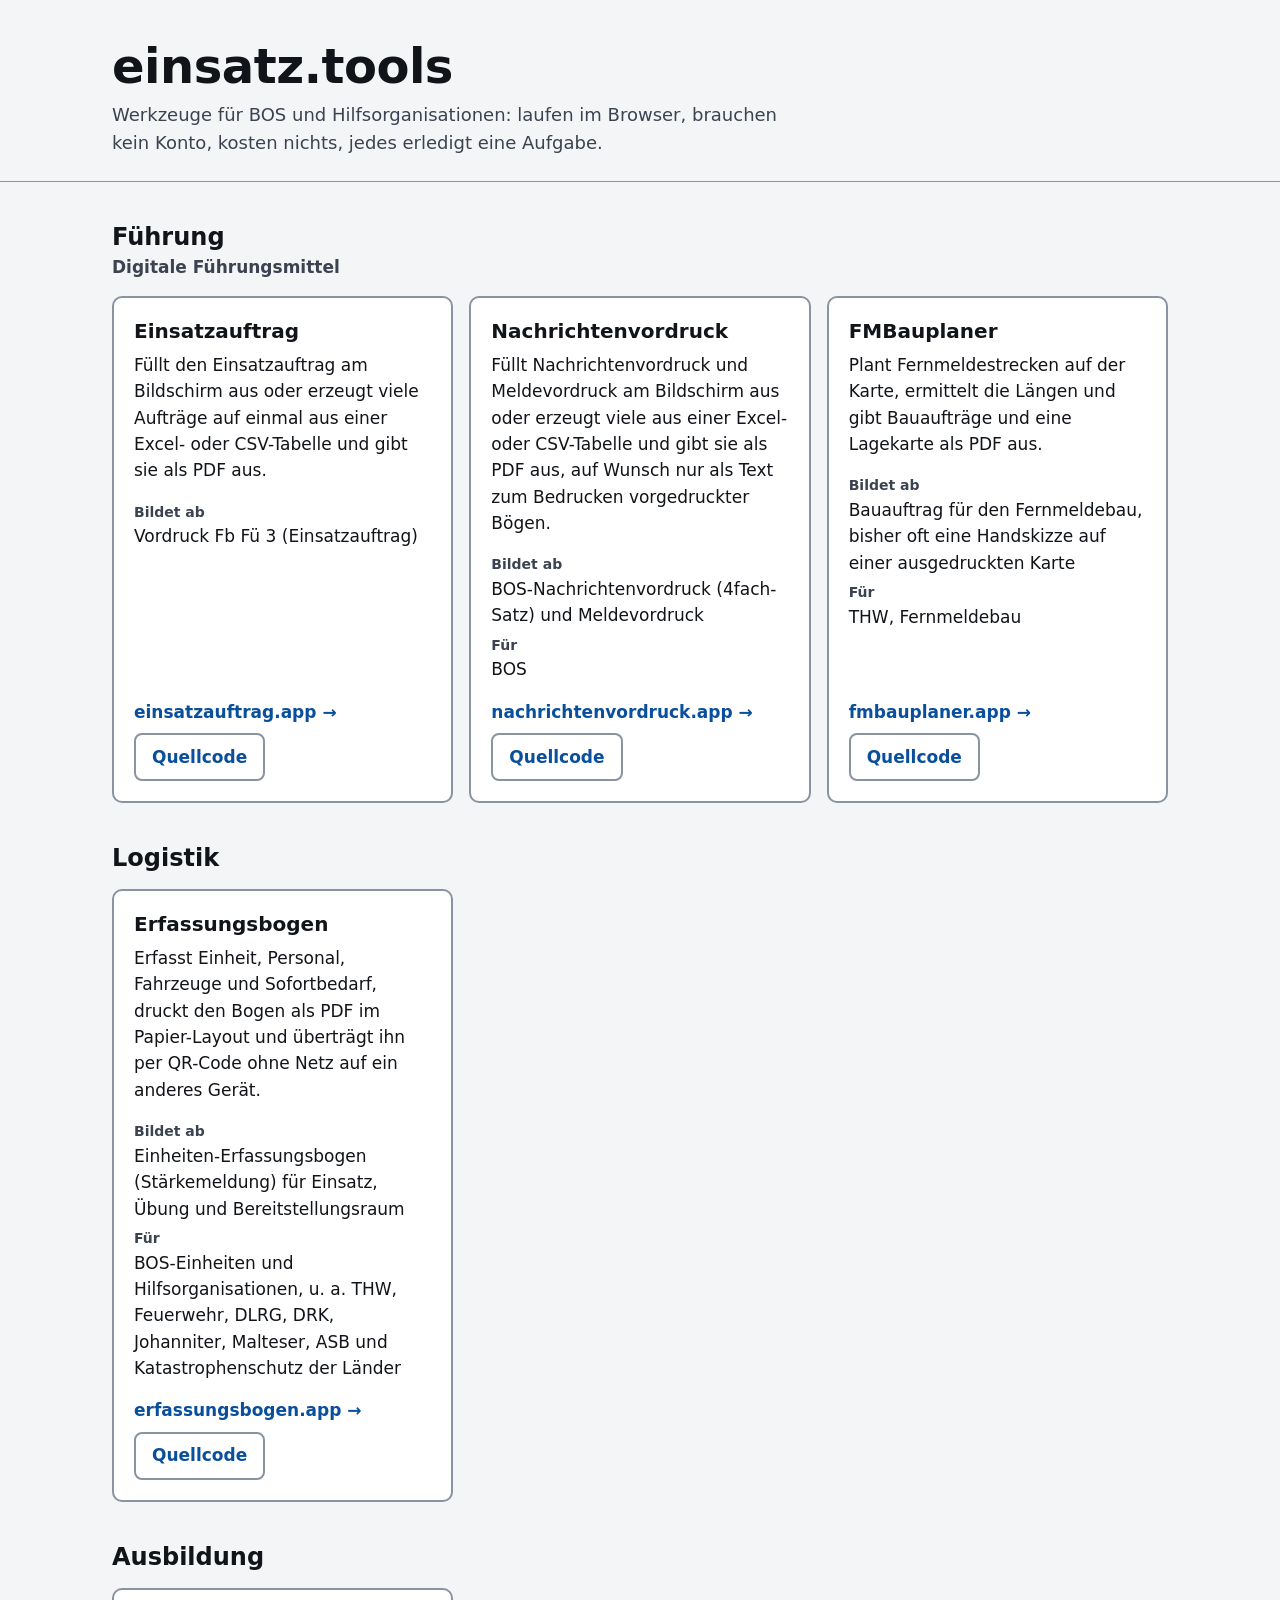
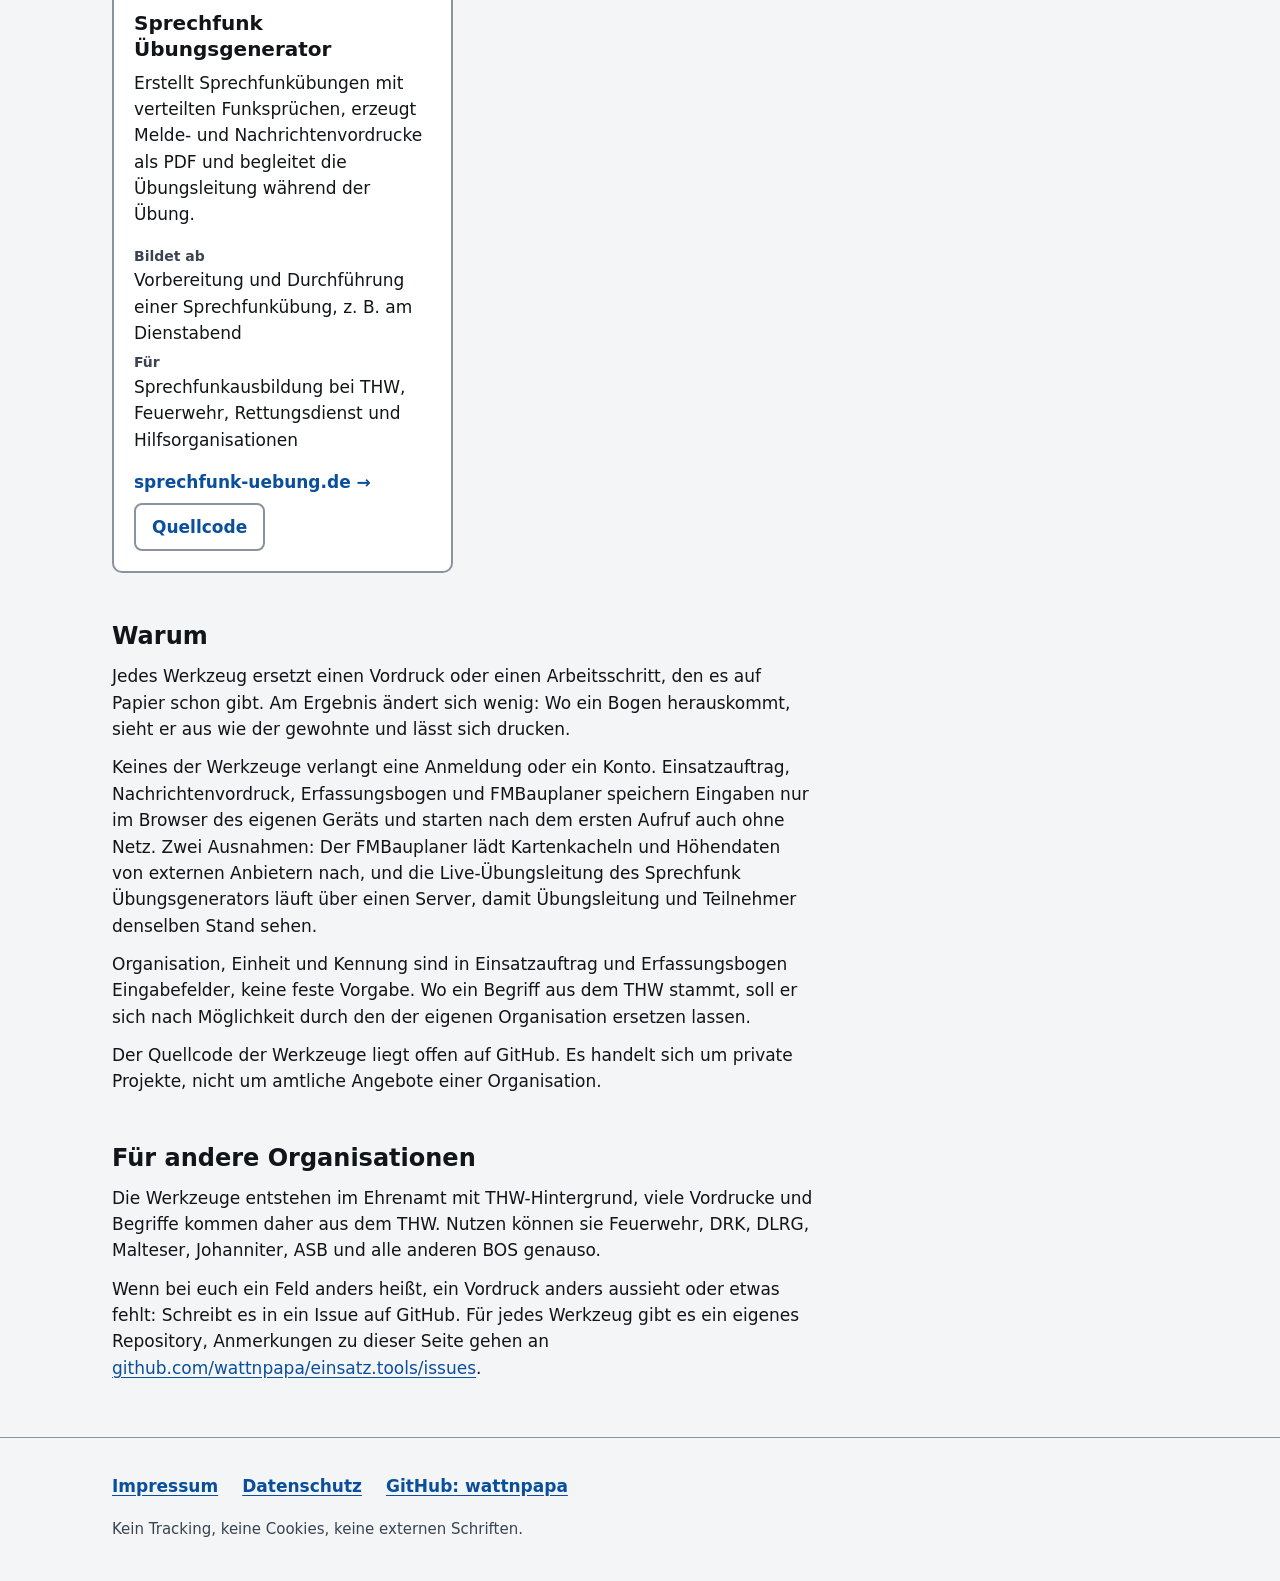
==== index.html @ 314e26e1 "Dachseite einsatz.tools mit Tool-Liste aus tools.json Statische Startseite für die Browser-Werkzeuge" ====
<!doctype html>
<html lang="de">
<head>
<meta charset="utf-8">
<meta name="viewport" content="width=device-width, initial-scale=1">
<title>einsatz.tools – Browser-Werkzeuge für BOS und Hilfsorganisationen</title>
<meta name="description" content="Kostenlose Werkzeuge für BOS und Hilfsorganisationen. Laufen im Browser, brauchen kein Konto, jedes erledigt eine Aufgabe.">
<meta name="color-scheme" content="light dark">
<meta name="theme-color" content="#f4f5f7" media="(prefers-color-scheme: light)">
<meta name="theme-color" content="#111418" media="(prefers-color-scheme: dark)">
<!-- Beim Umzug auf die eigene Domain die absoluten URLs in den nächsten Zeilen anpassen (siehe README). -->
<link rel="canonical" href="https://wattnpapa.github.io/einsatz.tools/">
<meta property="og:type" content="website">
<meta property="og:locale" content="de_DE">
<meta property="og:site_name" content="einsatz.tools">
<meta property="og:title" content="einsatz.tools">
<meta property="og:description" content="Kostenlose Browser-Werkzeuge für BOS und Hilfsorganisationen. Kein Konto, ein Werkzeug pro Aufgabe.">
<meta property="og:url" content="https://wattnpapa.github.io/einsatz.tools/">
<meta property="og:image" content="https://wattnpapa.github.io/einsatz.tools/og.png">
<meta property="og:image:width" content="1200">
<meta property="og:image:height" content="630">
<meta property="og:image:alt" content="Schriftzug einsatz.tools auf dunklem Grund">
<meta name="twitter:card" content="summary_large_image">
<link rel="icon" href="favicon.svg" type="image/svg+xml">
<link rel="apple-touch-icon" href="apple-touch-icon.png">
<link rel="stylesheet" href="style.css">
</head>
<body>
<a class="skip" href="#inhalt">Zum Inhalt springen</a>

<header class="kopf">
  <div class="wrap">
    <h1>einsatz.tools</h1>
    <p class="untertitel">Werkzeuge für BOS und Hilfsorganisationen: laufen im Browser, brauchen kein Konto, kosten nichts, jedes erledigt eine Aufgabe.</p>
  </div>
</header>

<main id="inhalt" class="wrap">
  <h2 class="sr-only">Werkzeuge</h2>
  <div id="tools">
<!-- TOOLS:START – wird von scripts/render_tools.py aus tools.json erzeugt, nicht von Hand bearbeiten -->
<section class="rubrik" aria-labelledby="rubrik-fuehrung">
<hgroup><h2 id="rubrik-fuehrung">Führung</h2><p>Digitale Führungsmittel</p></hgroup>
<ul class="karten">
<li class="karte">
<article>
<h3><a class="karte-link" href="https://einsatzauftrag.app">Einsatzauftrag</a></h3>
<p class="beschreibung">Füllt den Einsatzauftrag am Bildschirm aus oder erzeugt viele Aufträge auf einmal aus einer Excel- oder CSV-Tabelle und gibt sie als PDF aus.</p>
<dl>
<div><dt>Bildet ab</dt><dd>Vordruck Fb Fü 3 (Einsatzauftrag)</dd></div>
</dl>
<p class="karte-fuss">
<span class="adresse" aria-hidden="true">einsatzauftrag.app →</span>
<a class="repo" href="https://github.com/wattnpapa/einsatzauftrag">Quellcode<span class="sr-only"> von Einsatzauftrag</span></a>
</p>
</article>
</li>
<li class="karte">
<article>
<h3><a class="karte-link" href="https://nachrichtenvordruck.app">Nachrichtenvordruck</a></h3>
<p class="beschreibung">Füllt Nachrichtenvordruck und Meldevordruck am Bildschirm aus oder erzeugt viele aus einer Excel- oder CSV-Tabelle und gibt sie als PDF aus, auf Wunsch nur als Text zum Bedrucken vorgedruckter Bögen.</p>
<dl>
<div><dt>Bildet ab</dt><dd>BOS-Nachrichtenvordruck (4fach-Satz) und Meldevordruck</dd></div>
<div><dt>Für</dt><dd>BOS</dd></div>
</dl>
<p class="karte-fuss">
<span class="adresse" aria-hidden="true">nachrichtenvordruck.app →</span>
<a class="repo" href="https://github.com/wattnpapa/bos-nachrichtenvordruck">Quellcode<span class="sr-only"> von Nachrichtenvordruck</span></a>
</p>
</article>
</li>
<li class="karte">
<article>
<h3><a class="karte-link" href="https://fmbauplaner.app">FMBauplaner</a></h3>
<p class="beschreibung">Plant Fernmeldestrecken auf der Karte, ermittelt die Längen und gibt Bauaufträge und eine Lagekarte als PDF aus.</p>
<dl>
<div><dt>Bildet ab</dt><dd>Bauauftrag für den Fernmeldebau, bisher oft eine Handskizze auf einer ausgedruckten Karte</dd></div>
<div><dt>Für</dt><dd>THW, Fernmeldebau</dd></div>
</dl>
<p class="karte-fuss">
<span class="adresse" aria-hidden="true">fmbauplaner.app →</span>
<a class="repo" href="https://github.com/wattnpapa/fernmeldebauplaner">Quellcode<span class="sr-only"> von FMBauplaner</span></a>
</p>
</article>
</li>
</ul>
</section>
<section class="rubrik" aria-labelledby="rubrik-logistik">
<h2 id="rubrik-logistik">Logistik</h2>
<ul class="karten">
<li class="karte">
<article>
<h3><a class="karte-link" href="https://erfassungsbogen.app">Erfassungsbogen</a></h3>
<p class="beschreibung">Erfasst Einheit, Personal, Fahrzeuge und Sofortbedarf, druckt den Bogen als PDF im Papier-Layout und überträgt ihn per QR-Code ohne Netz auf ein anderes Gerät.</p>
<dl>
<div><dt>Bildet ab</dt><dd>Einheiten-Erfassungsbogen (Stärkemeldung) für Einsatz, Übung und Bereitstellungsraum</dd></div>
<div><dt>Für</dt><dd>BOS-Einheiten und Hilfsorganisationen, u. a. THW, Feuerwehr, DLRG, DRK, Johanniter, Malteser, ASB und Katastrophenschutz der Länder</dd></div>
</dl>
<p class="karte-fuss">
<span class="adresse" aria-hidden="true">erfassungsbogen.app →</span>
<a class="repo" href="https://github.com/wattnpapa/erfassungsbogen">Quellcode<span class="sr-only"> von Erfassungsbogen</span></a>
</p>
</article>
</li>
</ul>
</section>
<section class="rubrik" aria-labelledby="rubrik-ausbildung">
<h2 id="rubrik-ausbildung">Ausbildung</h2>
<ul class="karten">
<li class="karte">
<article>
<h3><a class="karte-link" href="https://sprechfunk-uebung.de">Sprechfunk Übungsgenerator</a></h3>
<p class="beschreibung">Erstellt Sprechfunkübungen mit verteilten Funksprüchen, erzeugt Melde- und Nachrichtenvordrucke als PDF und begleitet die Übungsleitung während der Übung.</p>
<dl>
<div><dt>Bildet ab</dt><dd>Vorbereitung und Durchführung einer Sprechfunkübung, z. B. am Dienstabend</dd></div>
<div><dt>Für</dt><dd>Sprechfunkausbildung bei THW, Feuerwehr, Rettungsdienst und Hilfsorganisationen</dd></div>
</dl>
<p class="karte-fuss">
<span class="adresse" aria-hidden="true">sprechfunk-uebung.de →</span>
<a class="repo" href="https://github.com/wattnpapa/sprechfunk-uebung">Quellcode<span class="sr-only"> von Sprechfunk Übungsgenerator</span></a>
</p>
</article>
</li>
</ul>
</section>
<!-- TOOLS:END -->
  </div>

  <section class="text" aria-labelledby="warum">
    <h2 id="warum">Warum</h2>
    <p>Jedes Werkzeug ersetzt einen Vordruck oder einen Arbeitsschritt, den es auf Papier schon gibt. Am Ergebnis ändert sich wenig: Wo ein Bogen herauskommt, sieht er aus wie der gewohnte und lässt sich drucken.</p>
    <p>Keines der Werkzeuge verlangt eine Anmeldung oder ein Konto. Einsatzauftrag, Nachrichtenvordruck, Erfassungsbogen und FMBauplaner speichern Eingaben nur im Browser des eigenen Geräts und starten nach dem ersten Aufruf auch ohne Netz. Zwei Ausnahmen: Der FMBauplaner lädt Kartenkacheln und Höhendaten von externen Anbietern nach, und die Live-Übungsleitung des Sprechfunk Übungsgenerators läuft über einen Server, damit Übungsleitung und Teilnehmer denselben Stand sehen.<!-- TODO: Offline-Fähigkeit des Sprechfunk Übungsgenerators prüfen und ggf. ergänzen --></p>
    <p>Organisation, Einheit und Kennung sind in Einsatzauftrag und Erfassungsbogen Eingabefelder, keine feste Vorgabe. Wo ein Begriff aus dem THW stammt, soll er sich nach Möglichkeit durch den der eigenen Organisation ersetzen lassen.<!-- TODO: für Nachrichtenvordruck, FMBauplaner und Sprechfunk Übungsgenerator belegen oder Satz einschränken --></p>
    <p>Der Quellcode der Werkzeuge liegt offen auf GitHub. Es handelt sich um private Projekte, nicht um amtliche Angebote einer Organisation.</p>
  </section>

  <section class="text" aria-labelledby="andere">
    <h2 id="andere">Für andere Organisationen</h2>
    <p>Die Werkzeuge entstehen im Ehrenamt mit THW-Hintergrund, viele Vordrucke und Begriffe kommen daher aus dem THW. Nutzen können sie Feuerwehr, DRK, DLRG, Malteser, Johanniter, ASB und alle anderen BOS genauso.</p>
    <p>Wenn bei euch ein Feld anders heißt, ein Vordruck anders aussieht oder etwas fehlt: Schreibt es in ein Issue auf GitHub. Für jedes Werkzeug gibt es ein eigenes Repository, Anmerkungen zu dieser Seite gehen an <a href="https://github.com/wattnpapa/einsatz.tools/issues">github.com/wattnpapa/einsatz.tools/issues</a>.</p>
  </section>
</main>

<footer class="fuss">
  <div class="wrap">
    <nav aria-label="Rechtliches und Kontakt">
      <ul>
        <li><a href="impressum.html">Impressum</a></li>
        <li><a href="datenschutz.html">Datenschutz</a></li>
        <li><a href="https://github.com/wattnpapa">GitHub: wattnpapa</a></li>
      </ul>
    </nav>
    <p>Kein Tracking, keine Cookies, keine externen Schriften.</p>
  </div>
</footer>

<script src="tools.js" defer></script>
</body>
</html>
---- style.css ----
:root {
  --bg: #f4f5f7;
  --flaeche: #ffffff;
  --text: #111418;
  --leise: #3b4350;
  --rand: #8a93a0;
  --akzent: #0a4f9c;
  --akzent-text: #ffffff;
  --fokus: #c2410c;
  --status-bg: #fff2c2;
  --status-text: #5a4300;
  --radius: 10px;
  color-scheme: light dark;
}

@media (prefers-color-scheme: dark) {
  :root {
    --bg: #111418;
    --flaeche: #1b2027;
    --text: #f2f4f7;
    --leise: #c3cad4;
    --rand: #66707e;
    --akzent: #8cc2ff;
    --akzent-text: #0b1420;
    --fokus: #ffb36b;
    --status-bg: #4a3a00;
    --status-text: #ffe9a3;
  }
}

*, *::before, *::after { box-sizing: border-box; }

html {
  -webkit-text-size-adjust: 100%;
  text-size-adjust: 100%;
}

body {
  margin: 0;
  background: var(--bg);
  color: var(--text);
  font-family: system-ui, -apple-system, "Segoe UI", Roboto, "Helvetica Neue", Arial, "Noto Sans", sans-serif;
  font-size: 1.0625rem;
  line-height: 1.55;
}

.wrap {
  max-width: 68rem;
  margin: 0 auto;
  padding: 0 16px;
}

a { color: var(--akzent); text-underline-offset: 0.15em; }

:focus-visible {
  outline: 3px solid var(--fokus);
  outline-offset: 3px;
  border-radius: 4px;
}

.sr-only {
  position: absolute;
  width: 1px; height: 1px;
  margin: -1px; padding: 0;
  overflow: hidden;
  clip: rect(0 0 0 0);
  white-space: nowrap;
  border: 0;
}

.skip {
  position: absolute;
  left: 16px; top: -100px;
  padding: 12px 16px;
  background: var(--akzent);
  color: var(--akzent-text);
  font-weight: 600;
  z-index: 10;
}
.skip:focus { top: 8px; }

/* Kopf */
.kopf {
  padding: 40px 0 24px;
  border-bottom: 1px solid var(--rand);
}
.kopf h1 {
  margin: 0 0 8px;
  font-size: clamp(2rem, 7vw, 3rem);
  line-height: 1.1;
  letter-spacing: -0.01em;
}
.untertitel {
  margin: 0;
  max-width: 42rem;
  color: var(--leise);
  font-size: 1.125rem;
}

/* Rubriken */
.rubrik { margin-top: 40px; }
.rubrik h2, .text h2 {
  margin: 0;
  font-size: 1.5rem;
  line-height: 1.25;
}
.rubrik hgroup p {
  margin: 2px 0 0;
  color: var(--leise);
  font-weight: 600;
}

.karten {
  list-style: none;
  margin: 16px 0 0;
  padding: 0;
  display: grid;
  gap: 16px;
  grid-template-columns: repeat(auto-fill, minmax(min(100%, 20rem), 1fr));
}

.karte article {
  position: relative;
  height: 100%;
  display: flex;
  flex-direction: column;
  padding: 20px;
  background: var(--flaeche);
  border: 2px solid var(--rand);
  border-radius: var(--radius);
}
.karte article:focus-within {
  outline: 3px solid var(--fokus);
  outline-offset: 3px;
}
.karte article:has(.karte-link:active) { border-color: var(--akzent); }

.karte h3 {
  margin: 0 0 8px;
  font-size: 1.25rem;
  line-height: 1.3;
}

.karte-link {
  color: var(--text);
  text-decoration: none;
}
/* Ganze Karte klickbar */
.karte-link::after {
  content: "";
  position: absolute;
  inset: 0;
  border-radius: var(--radius);
}
.karte-link:focus-visible { outline: none; }

.status {
  display: inline-block;
  margin-left: 6px;
  padding: 1px 8px;
  border-radius: 999px;
  background: var(--status-bg);
  color: var(--status-text);
  font-size: 0.8125rem;
  font-weight: 600;
  vertical-align: 0.15em;
  text-transform: lowercase;
}

.beschreibung { margin: 0 0 12px; }

.karte dl { margin: 0 0 16px; }
.karte dl div { margin-top: 6px; }
.karte dt {
  font-size: 0.875rem;
  font-weight: 700;
  color: var(--leise);
}
.karte dd { margin: 0; }

.karte-fuss {
  margin: auto 0 0;
  display: flex;
  flex-wrap: wrap;
  align-items: center;
  justify-content: space-between;
  gap: 8px 16px;
}
.adresse {
  font-weight: 700;
  color: var(--akzent);
  overflow-wrap: anywhere;
}
.repo {
  position: relative;
  z-index: 1;
  display: inline-flex;
  align-items: center;
  min-height: 48px;
  padding: 0 16px;
  border: 2px solid var(--rand);
  border-radius: 8px;
  background: var(--flaeche);
  font-weight: 600;
  text-decoration: none;
}

/* Textabschnitte */
.text {
  margin-top: 48px;
  max-width: 44rem;
}
.text p { margin: 12px 0 0; overflow-wrap: anywhere; }

/* Fuß */
.fuss {
  margin-top: 56px;
  padding: 24px 0 40px;
  border-top: 1px solid var(--rand);
  color: var(--leise);
}
.fuss ul {
  list-style: none;
  margin: 0;
  padding: 0;
  display: flex;
  flex-wrap: wrap;
  gap: 4px 24px;
}
.fuss a {
  display: inline-flex;
  align-items: center;
  min-height: 48px;
  font-weight: 600;
}
.fuss p { margin: 8px 0 0; font-size: 0.9375rem; }

/* Unterseiten */
.seite h1 { margin: 32px 0 16px; font-size: 2rem; line-height: 1.2; }
.seite h2 { margin: 32px 0 8px; font-size: 1.25rem; }
.seite p, .seite address { margin: 8px 0 0; max-width: 44rem; font-style: normal; }
.zurueck {
  display: inline-flex;
  align-items: center;
  min-height: 48px;
  margin-top: 16px;
  font-weight: 600;
}
.platzhalter {
  background: var(--status-bg);
  color: var(--status-text);
  padding: 0 4px;
  border-radius: 3px;
}

@media (prefers-reduced-motion: no-preference) {
  html { scroll-behavior: smooth; }
}

@media print {
  .skip, .repo, .fuss nav { display: none; }
  .karte article { border-color: #000; break-inside: avoid; }
  .karte-link::after { content: " (" attr(href) ")"; position: static; font-weight: 400; }
}
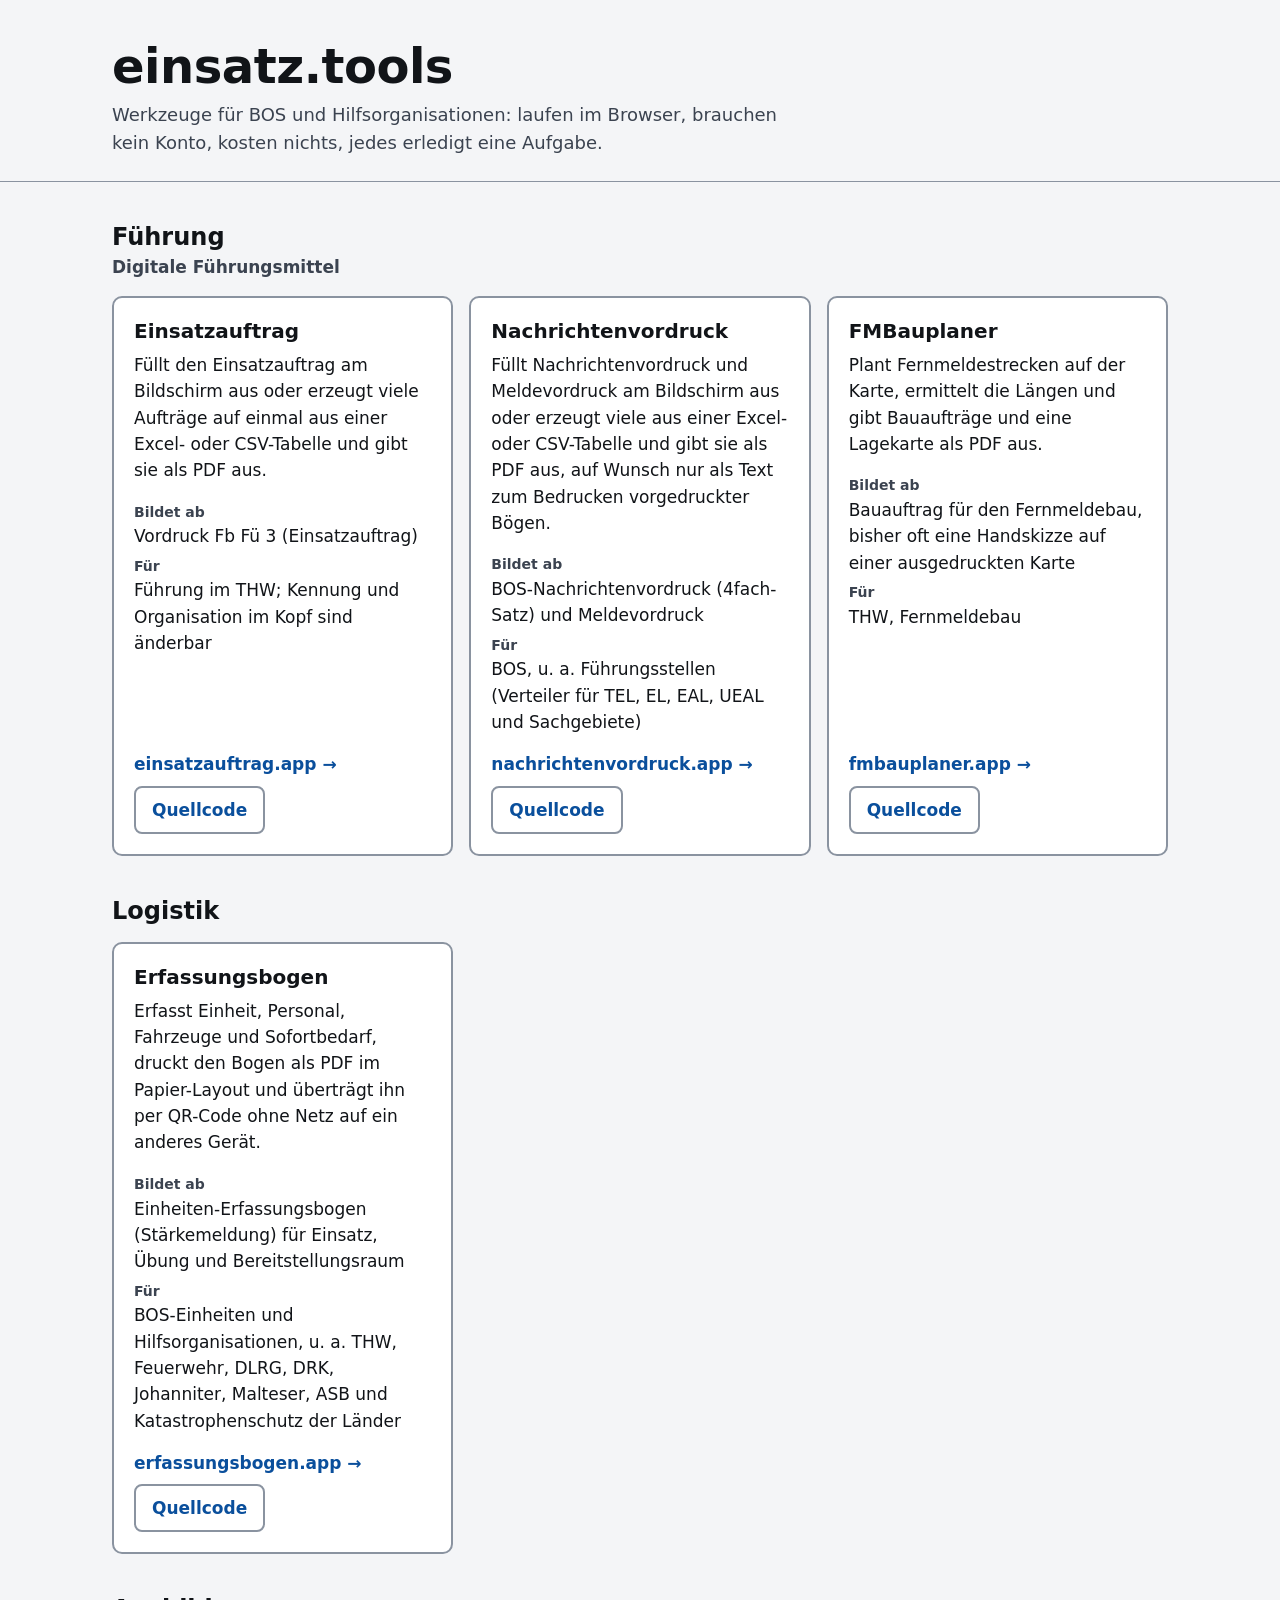
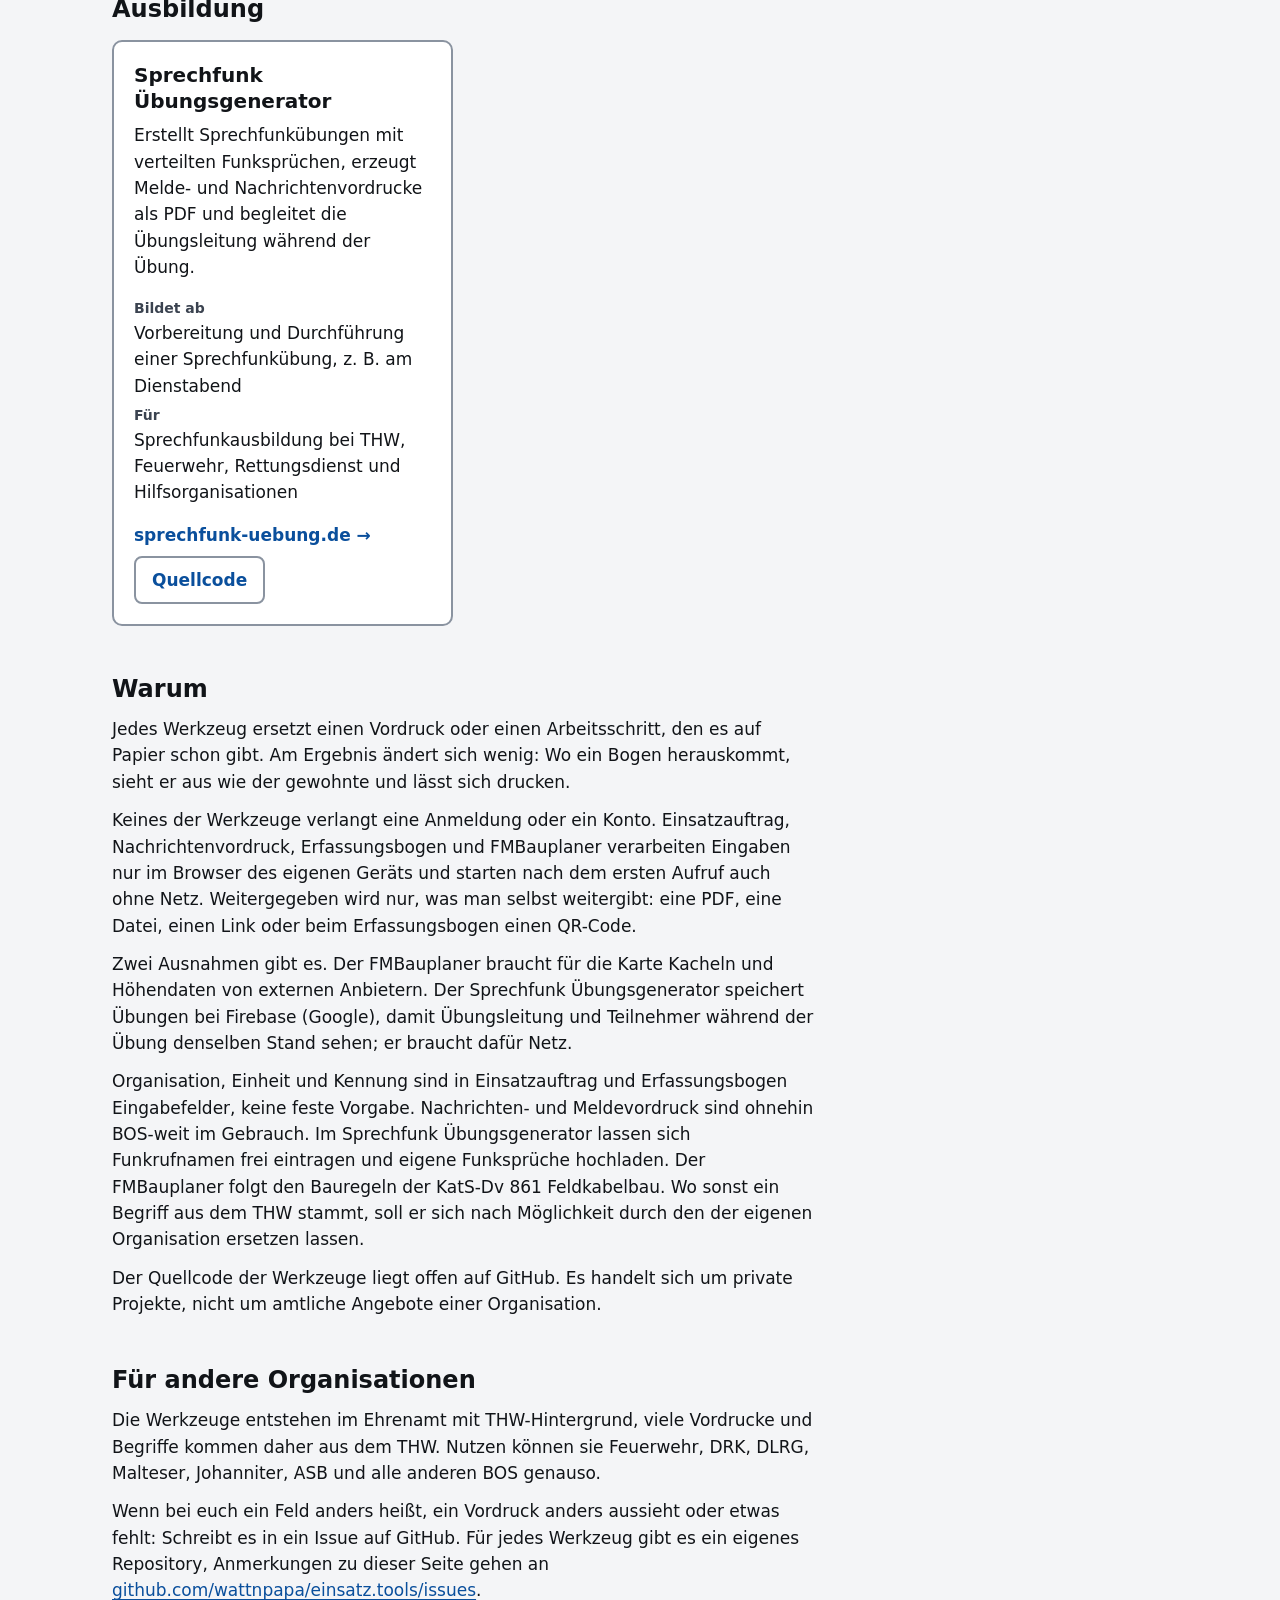
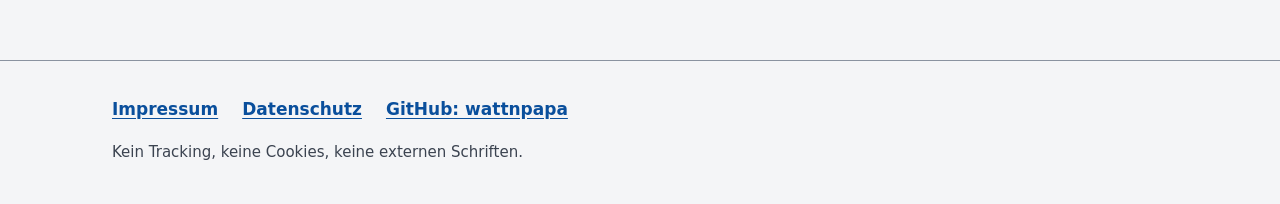
==== commit 5434bf31: "TODOs ausgefüllt: Impressum, Datenschutz, Zielgruppen, Abschnitt Warum Angaben aus den Impressen und" ====
--- a/index.html
+++ b/index.html
@@ -48,6 +48,7 @@
 <p class="beschreibung">Füllt den Einsatzauftrag am Bildschirm aus oder erzeugt viele Aufträge auf einmal aus einer Excel- oder CSV-Tabelle und gibt sie als PDF aus.</p>
 <dl>
 <div><dt>Bildet ab</dt><dd>Vordruck Fb Fü 3 (Einsatzauftrag)</dd></div>
+<div><dt>Für</dt><dd>Führung im THW; Kennung und Organisation im Kopf sind änderbar</dd></div>
 </dl>
 <p class="karte-fuss">
 <span class="adresse" aria-hidden="true">einsatzauftrag.app →</span>
@@ -61,7 +62,7 @@
 <p class="beschreibung">Füllt Nachrichtenvordruck und Meldevordruck am Bildschirm aus oder erzeugt viele aus einer Excel- oder CSV-Tabelle und gibt sie als PDF aus, auf Wunsch nur als Text zum Bedrucken vorgedruckter Bögen.</p>
 <dl>
 <div><dt>Bildet ab</dt><dd>BOS-Nachrichtenvordruck (4fach-Satz) und Meldevordruck</dd></div>
-<div><dt>Für</dt><dd>BOS</dd></div>
+<div><dt>Für</dt><dd>BOS, u. a. Führungsstellen (Verteiler für TEL, EL, EAL, UEAL und Sachgebiete)</dd></div>
 </dl>
 <p class="karte-fuss">
 <span class="adresse" aria-hidden="true">nachrichtenvordruck.app →</span>
@@ -129,8 +130,9 @@
   <section class="text" aria-labelledby="warum">
     <h2 id="warum">Warum</h2>
     <p>Jedes Werkzeug ersetzt einen Vordruck oder einen Arbeitsschritt, den es auf Papier schon gibt. Am Ergebnis ändert sich wenig: Wo ein Bogen herauskommt, sieht er aus wie der gewohnte und lässt sich drucken.</p>
-    <p>Keines der Werkzeuge verlangt eine Anmeldung oder ein Konto. Einsatzauftrag, Nachrichtenvordruck, Erfassungsbogen und FMBauplaner speichern Eingaben nur im Browser des eigenen Geräts und starten nach dem ersten Aufruf auch ohne Netz. Zwei Ausnahmen: Der FMBauplaner lädt Kartenkacheln und Höhendaten von externen Anbietern nach, und die Live-Übungsleitung des Sprechfunk Übungsgenerators läuft über einen Server, damit Übungsleitung und Teilnehmer denselben Stand sehen.<!-- TODO: Offline-Fähigkeit des Sprechfunk Übungsgenerators prüfen und ggf. ergänzen --></p>
-    <p>Organisation, Einheit und Kennung sind in Einsatzauftrag und Erfassungsbogen Eingabefelder, keine feste Vorgabe. Wo ein Begriff aus dem THW stammt, soll er sich nach Möglichkeit durch den der eigenen Organisation ersetzen lassen.<!-- TODO: für Nachrichtenvordruck, FMBauplaner und Sprechfunk Übungsgenerator belegen oder Satz einschränken --></p>
+    <p>Keines der Werkzeuge verlangt eine Anmeldung oder ein Konto. Einsatzauftrag, Nachrichtenvordruck, Erfassungsbogen und FMBauplaner verarbeiten Eingaben nur im Browser des eigenen Geräts und starten nach dem ersten Aufruf auch ohne Netz. Weitergegeben wird nur, was man selbst weitergibt: eine PDF, eine Datei, einen Link oder beim Erfassungsbogen einen QR-Code.</p>
+    <p>Zwei Ausnahmen gibt es. Der FMBauplaner braucht für die Karte Kacheln und Höhendaten von externen Anbietern. Der Sprechfunk Übungsgenerator speichert Übungen bei Firebase (Google), damit Übungsleitung und Teilnehmer während der Übung denselben Stand sehen; er braucht dafür Netz.</p>
+    <p>Organisation, Einheit und Kennung sind in Einsatzauftrag und Erfassungsbogen Eingabefelder, keine feste Vorgabe. Nachrichten- und Meldevordruck sind ohnehin BOS-weit im Gebrauch. Im Sprechfunk Übungsgenerator lassen sich Funkrufnamen frei eintragen und eigene Funksprüche hochladen. Der FMBauplaner folgt den Bauregeln der KatS-Dv 861 Feldkabelbau. Wo sonst ein Begriff aus dem THW stammt, soll er sich nach Möglichkeit durch den der eigenen Organisation ersetzen lassen.</p>
     <p>Der Quellcode der Werkzeuge liegt offen auf GitHub. Es handelt sich um private Projekte, nicht um amtliche Angebote einer Organisation.</p>
   </section>
 
--- a/style.css
+++ b/style.css
@@ -246,12 +246,6 @@
   margin-top: 16px;
   font-weight: 600;
 }
-.platzhalter {
-  background: var(--status-bg);
-  color: var(--status-text);
-  padding: 0 4px;
-  border-radius: 3px;
-}
 
 @media (prefers-reduced-motion: no-preference) {
   html { scroll-behavior: smooth; }
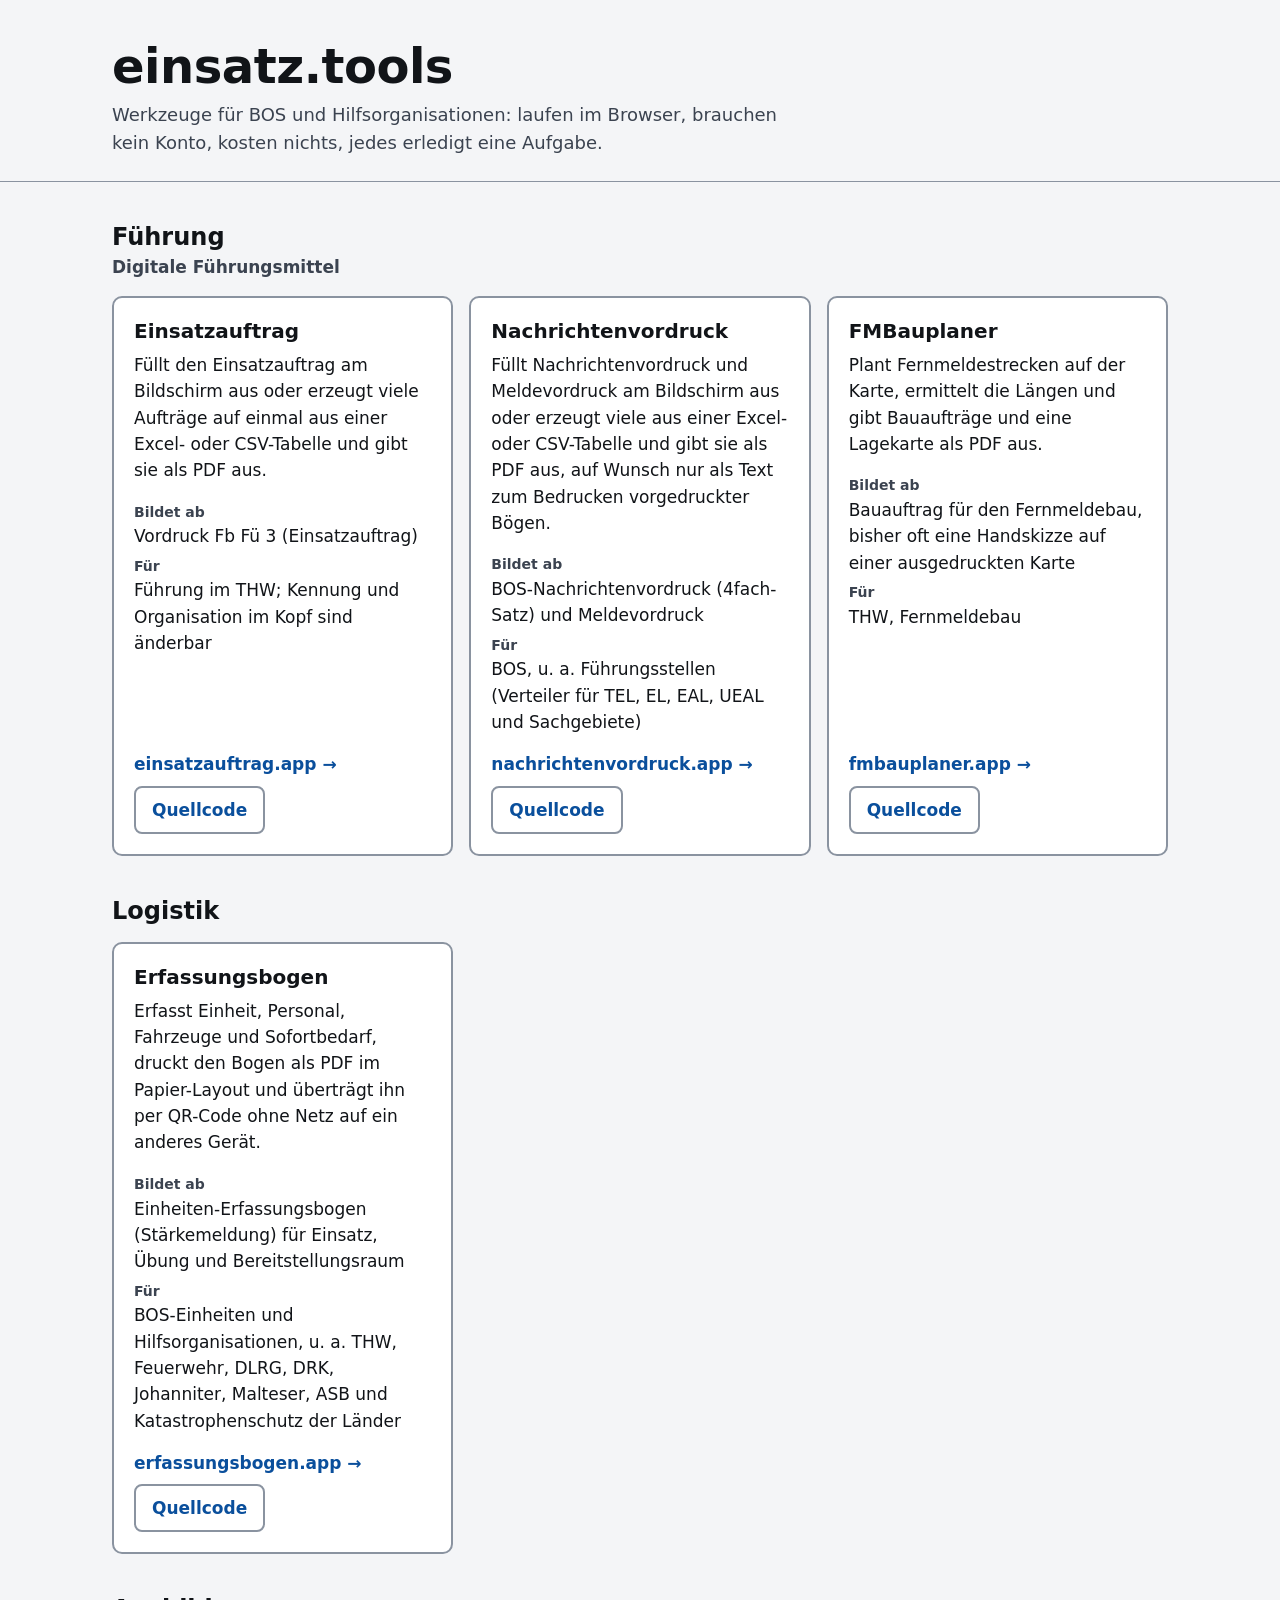
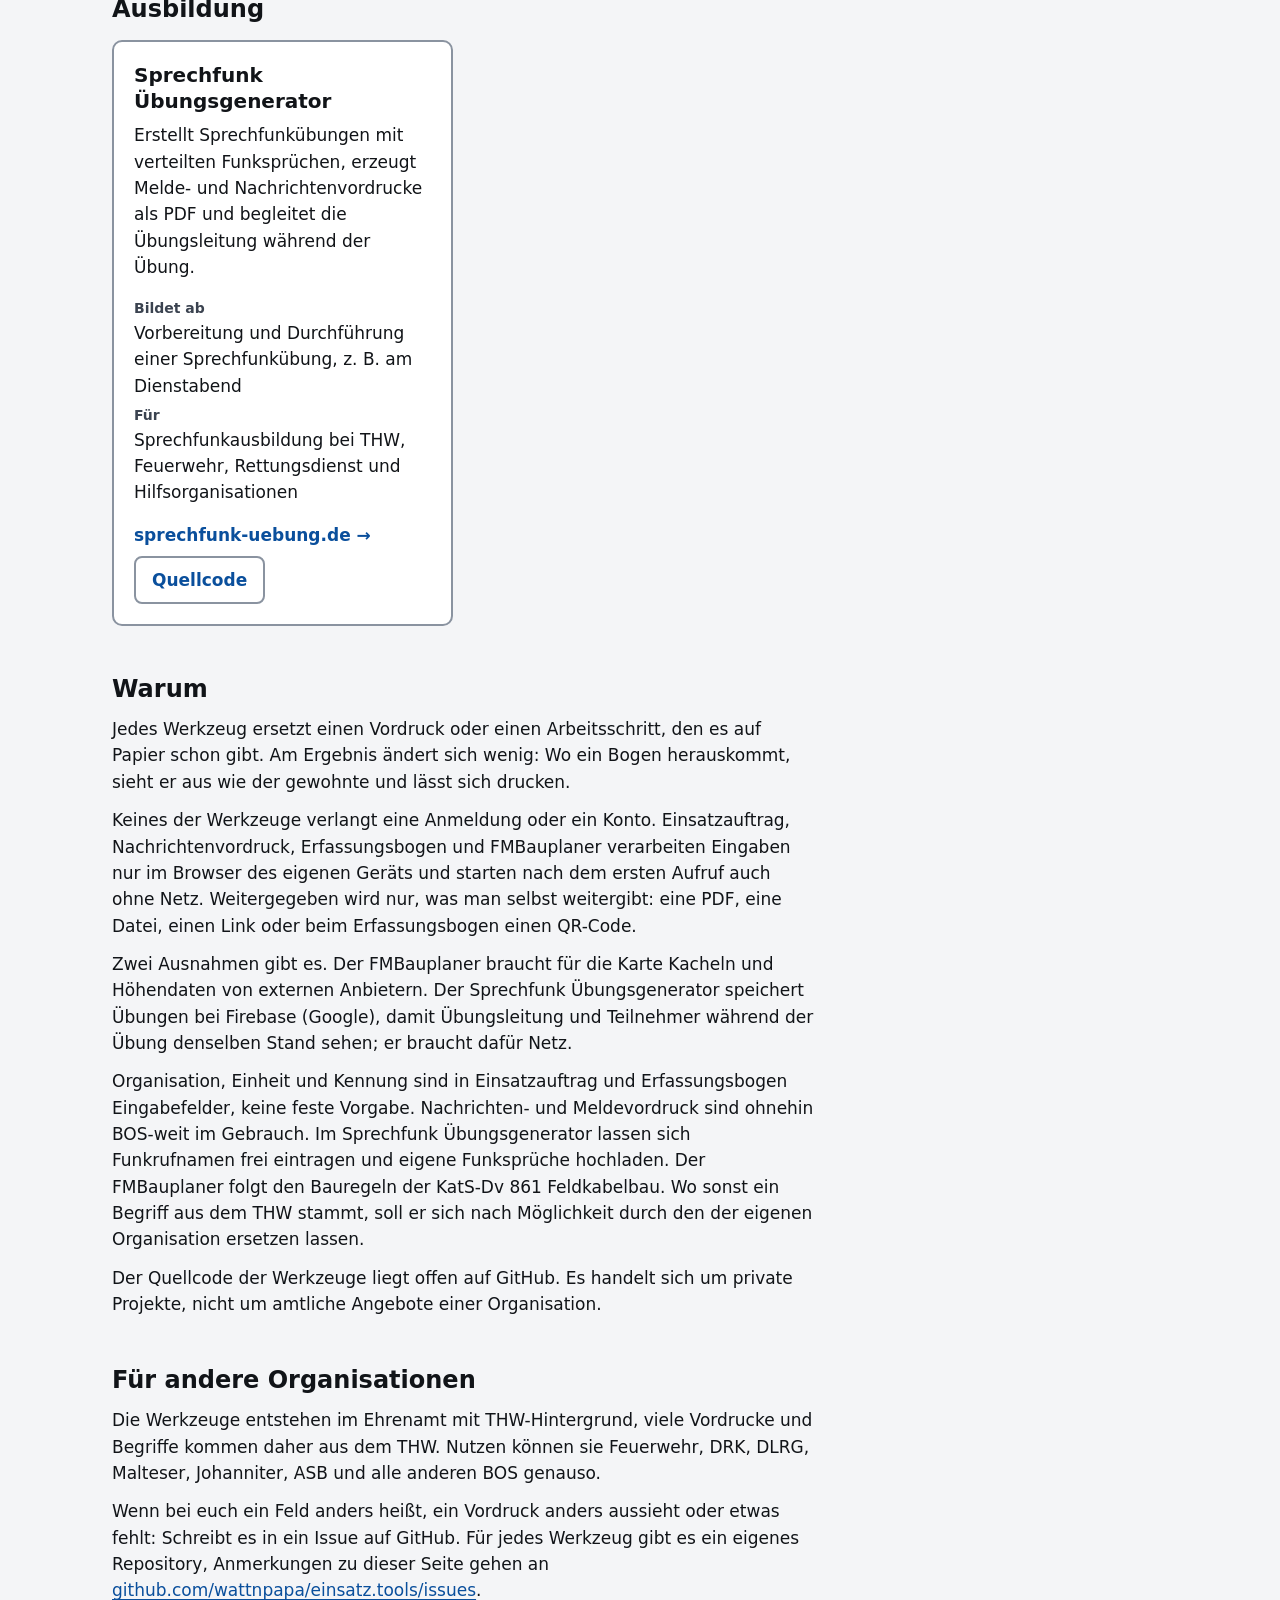
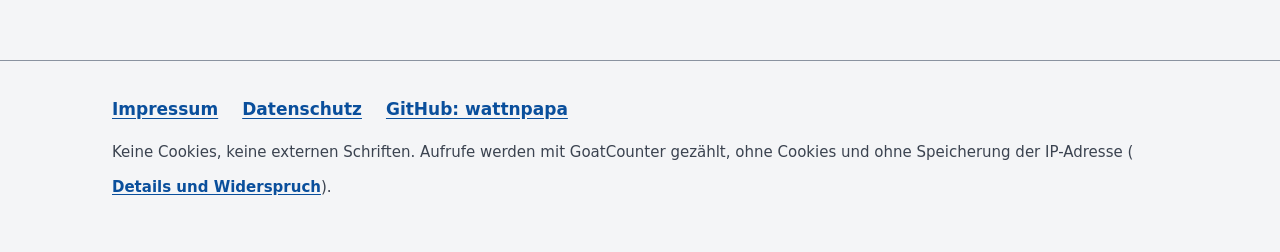
==== commit d5a1a5fb: "Reichweitenmessung mit GoatCounter Zählskript selbst ausgeliefert unter vendor/count.js, Zählung an " ====
--- a/index.html
+++ b/index.html
@@ -152,10 +152,11 @@
         <li><a href="https://github.com/wattnpapa">GitHub: wattnpapa</a></li>
       </ul>
     </nav>
-    <p>Kein Tracking, keine Cookies, keine externen Schriften.</p>
+    <p>Keine Cookies, keine externen Schriften. Aufrufe werden mit GoatCounter gezählt, ohne Cookies und ohne Speicherung der IP-Adresse (<a href="datenschutz.html#zaehlung">Details und Widerspruch</a>).</p>
   </div>
 </footer>
 
 <script src="tools.js" defer></script>
+<script data-goatcounter="https://einsatztools.goatcounter.com/count" async src="vendor/count.js"></script>
 </body>
 </html>
--- a/style.css
+++ b/style.css
@@ -247,6 +247,18 @@
   font-weight: 600;
 }
 
+.knopf {
+  min-height: 48px;
+  padding: 0 20px;
+  border: 2px solid var(--akzent);
+  border-radius: 8px;
+  background: var(--akzent);
+  color: var(--akzent-text);
+  font: inherit;
+  font-weight: 600;
+  cursor: pointer;
+}
+
 @media (prefers-reduced-motion: no-preference) {
   html { scroll-behavior: smooth; }
 }
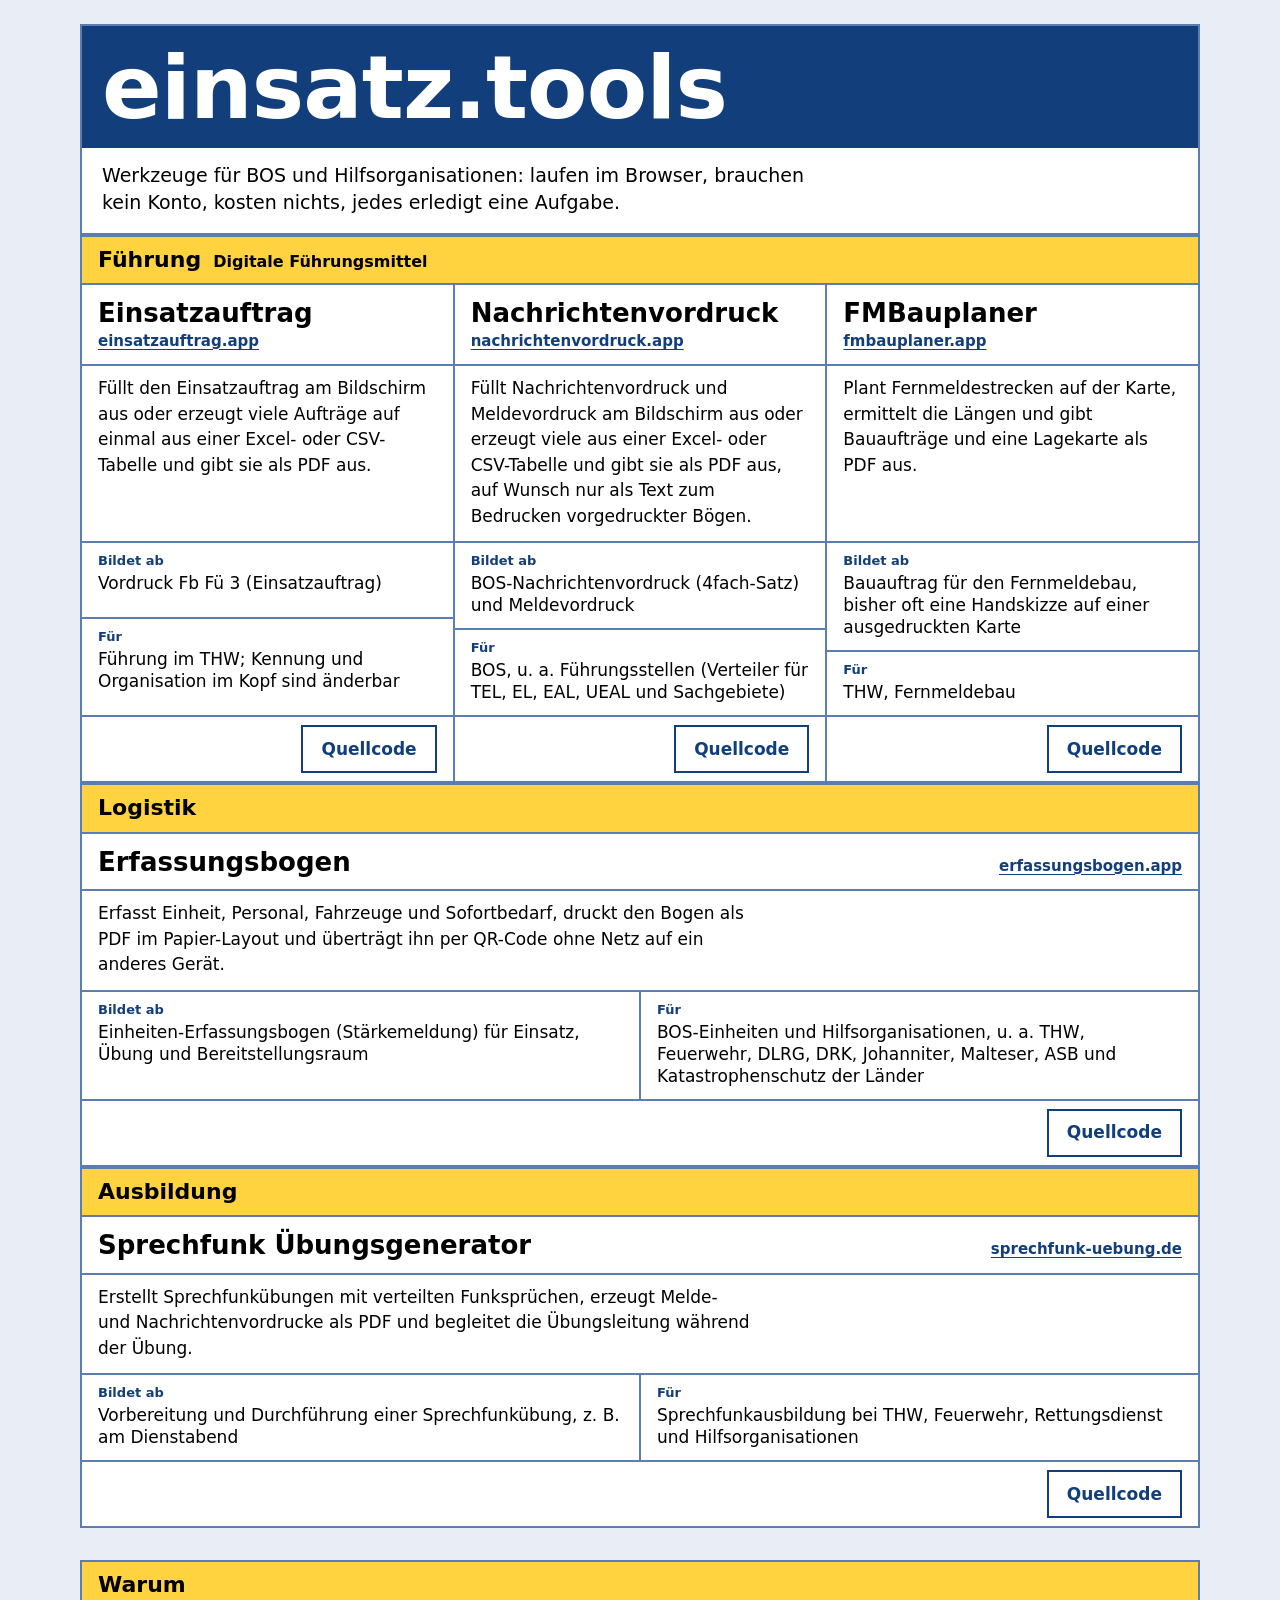
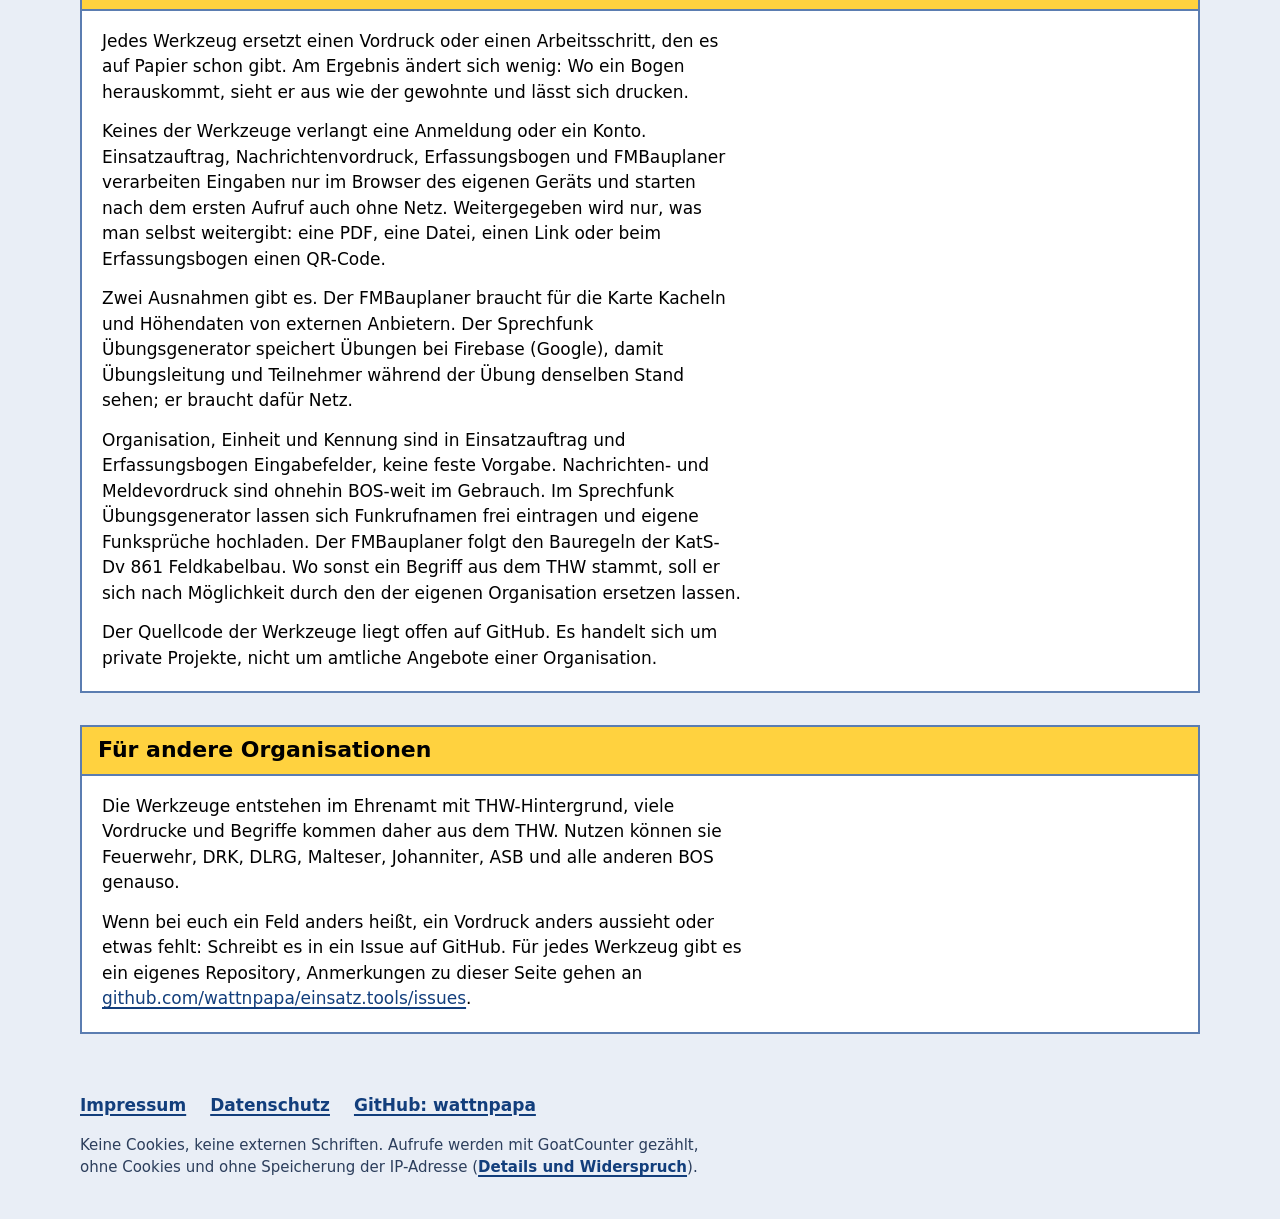
==== commit 10b6934b: "Neues Design: Seite als Vordruck Blauer Kopfbalken und gelbe Abschnittsköpfe nach dem Muster des Fb " ====
--- a/index.html
+++ b/index.html
@@ -28,8 +28,8 @@
 <body>
 <a class="skip" href="#inhalt">Zum Inhalt springen</a>
 
-<header class="kopf">
-  <div class="wrap">
+<header class="wrap">
+  <div class="kopf">
     <h1>einsatz.tools</h1>
     <p class="untertitel">Werkzeuge für BOS und Hilfsorganisationen: laufen im Browser, brauchen kein Konto, kosten nichts, jedes erledigt eine Aufgabe.</p>
   </div>
@@ -39,85 +39,95 @@
   <h2 class="sr-only">Werkzeuge</h2>
   <div id="tools">
 <!-- TOOLS:START – wird von scripts/render_tools.py aus tools.json erzeugt, nicht von Hand bearbeiten -->
-<section class="rubrik" aria-labelledby="rubrik-fuehrung">
-<hgroup><h2 id="rubrik-fuehrung">Führung</h2><p>Digitale Führungsmittel</p></hgroup>
+<section class="abschnitt rubrik" aria-labelledby="rubrik-fuehrung">
+<hgroup class="band"><h2 id="rubrik-fuehrung">Führung</h2><p>Digitale Führungsmittel</p></hgroup>
 <ul class="karten">
 <li class="karte">
 <article>
+<div class="feld kopfzeile">
 <h3><a class="karte-link" href="https://einsatzauftrag.app">Einsatzauftrag</a></h3>
-<p class="beschreibung">Füllt den Einsatzauftrag am Bildschirm aus oder erzeugt viele Aufträge auf einmal aus einer Excel- oder CSV-Tabelle und gibt sie als PDF aus.</p>
+<span class="adresse" aria-hidden="true">einsatzauftrag.app</span>
+</div>
+<p class="feld beschreibung">Füllt den Einsatzauftrag am Bildschirm aus oder erzeugt viele Aufträge auf einmal aus einer Excel- oder CSV-Tabelle und gibt sie als PDF aus.</p>
 <dl>
-<div><dt>Bildet ab</dt><dd>Vordruck Fb Fü 3 (Einsatzauftrag)</dd></div>
-<div><dt>Für</dt><dd>Führung im THW; Kennung und Organisation im Kopf sind änderbar</dd></div>
+<div class="feld"><dt>Bildet ab</dt><dd>Vordruck Fb Fü 3 (Einsatzauftrag)</dd></div>
+<div class="feld"><dt>Für</dt><dd>Führung im THW; Kennung und Organisation im Kopf sind änderbar</dd></div>
 </dl>
-<p class="karte-fuss">
-<span class="adresse" aria-hidden="true">einsatzauftrag.app →</span>
+<p class="feld karte-fuss">
 <a class="repo" href="https://github.com/wattnpapa/einsatzauftrag">Quellcode<span class="sr-only"> von Einsatzauftrag</span></a>
 </p>
 </article>
 </li>
 <li class="karte">
 <article>
+<div class="feld kopfzeile">
 <h3><a class="karte-link" href="https://nachrichtenvordruck.app">Nachrichtenvordruck</a></h3>
-<p class="beschreibung">Füllt Nachrichtenvordruck und Meldevordruck am Bildschirm aus oder erzeugt viele aus einer Excel- oder CSV-Tabelle und gibt sie als PDF aus, auf Wunsch nur als Text zum Bedrucken vorgedruckter Bögen.</p>
+<span class="adresse" aria-hidden="true">nachrichtenvordruck.app</span>
+</div>
+<p class="feld beschreibung">Füllt Nachrichtenvordruck und Meldevordruck am Bildschirm aus oder erzeugt viele aus einer Excel- oder CSV-Tabelle und gibt sie als PDF aus, auf Wunsch nur als Text zum Bedrucken vorgedruckter Bögen.</p>
 <dl>
-<div><dt>Bildet ab</dt><dd>BOS-Nachrichtenvordruck (4fach-Satz) und Meldevordruck</dd></div>
-<div><dt>Für</dt><dd>BOS, u. a. Führungsstellen (Verteiler für TEL, EL, EAL, UEAL und Sachgebiete)</dd></div>
+<div class="feld"><dt>Bildet ab</dt><dd>BOS-Nachrichtenvordruck (4fach-Satz) und Meldevordruck</dd></div>
+<div class="feld"><dt>Für</dt><dd>BOS, u. a. Führungsstellen (Verteiler für TEL, EL, EAL, UEAL und Sachgebiete)</dd></div>
 </dl>
-<p class="karte-fuss">
-<span class="adresse" aria-hidden="true">nachrichtenvordruck.app →</span>
+<p class="feld karte-fuss">
 <a class="repo" href="https://github.com/wattnpapa/bos-nachrichtenvordruck">Quellcode<span class="sr-only"> von Nachrichtenvordruck</span></a>
 </p>
 </article>
 </li>
 <li class="karte">
 <article>
+<div class="feld kopfzeile">
 <h3><a class="karte-link" href="https://fmbauplaner.app">FMBauplaner</a></h3>
-<p class="beschreibung">Plant Fernmeldestrecken auf der Karte, ermittelt die Längen und gibt Bauaufträge und eine Lagekarte als PDF aus.</p>
+<span class="adresse" aria-hidden="true">fmbauplaner.app</span>
+</div>
+<p class="feld beschreibung">Plant Fernmeldestrecken auf der Karte, ermittelt die Längen und gibt Bauaufträge und eine Lagekarte als PDF aus.</p>
 <dl>
-<div><dt>Bildet ab</dt><dd>Bauauftrag für den Fernmeldebau, bisher oft eine Handskizze auf einer ausgedruckten Karte</dd></div>
-<div><dt>Für</dt><dd>THW, Fernmeldebau</dd></div>
+<div class="feld"><dt>Bildet ab</dt><dd>Bauauftrag für den Fernmeldebau, bisher oft eine Handskizze auf einer ausgedruckten Karte</dd></div>
+<div class="feld"><dt>Für</dt><dd>THW, Fernmeldebau</dd></div>
 </dl>
-<p class="karte-fuss">
-<span class="adresse" aria-hidden="true">fmbauplaner.app →</span>
+<p class="feld karte-fuss">
 <a class="repo" href="https://github.com/wattnpapa/fernmeldebauplaner">Quellcode<span class="sr-only"> von FMBauplaner</span></a>
 </p>
 </article>
 </li>
 </ul>
 </section>
-<section class="rubrik" aria-labelledby="rubrik-logistik">
-<h2 id="rubrik-logistik">Logistik</h2>
+<section class="abschnitt rubrik" aria-labelledby="rubrik-logistik">
+<h2 class="band" id="rubrik-logistik">Logistik</h2>
 <ul class="karten">
 <li class="karte">
 <article>
+<div class="feld kopfzeile">
 <h3><a class="karte-link" href="https://erfassungsbogen.app">Erfassungsbogen</a></h3>
-<p class="beschreibung">Erfasst Einheit, Personal, Fahrzeuge und Sofortbedarf, druckt den Bogen als PDF im Papier-Layout und überträgt ihn per QR-Code ohne Netz auf ein anderes Gerät.</p>
+<span class="adresse" aria-hidden="true">erfassungsbogen.app</span>
+</div>
+<p class="feld beschreibung">Erfasst Einheit, Personal, Fahrzeuge und Sofortbedarf, druckt den Bogen als PDF im Papier-Layout und überträgt ihn per QR-Code ohne Netz auf ein anderes Gerät.</p>
 <dl>
-<div><dt>Bildet ab</dt><dd>Einheiten-Erfassungsbogen (Stärkemeldung) für Einsatz, Übung und Bereitstellungsraum</dd></div>
-<div><dt>Für</dt><dd>BOS-Einheiten und Hilfsorganisationen, u. a. THW, Feuerwehr, DLRG, DRK, Johanniter, Malteser, ASB und Katastrophenschutz der Länder</dd></div>
+<div class="feld"><dt>Bildet ab</dt><dd>Einheiten-Erfassungsbogen (Stärkemeldung) für Einsatz, Übung und Bereitstellungsraum</dd></div>
+<div class="feld"><dt>Für</dt><dd>BOS-Einheiten und Hilfsorganisationen, u. a. THW, Feuerwehr, DLRG, DRK, Johanniter, Malteser, ASB und Katastrophenschutz der Länder</dd></div>
 </dl>
-<p class="karte-fuss">
-<span class="adresse" aria-hidden="true">erfassungsbogen.app →</span>
+<p class="feld karte-fuss">
 <a class="repo" href="https://github.com/wattnpapa/erfassungsbogen">Quellcode<span class="sr-only"> von Erfassungsbogen</span></a>
 </p>
 </article>
 </li>
 </ul>
 </section>
-<section class="rubrik" aria-labelledby="rubrik-ausbildung">
-<h2 id="rubrik-ausbildung">Ausbildung</h2>
+<section class="abschnitt rubrik" aria-labelledby="rubrik-ausbildung">
+<h2 class="band" id="rubrik-ausbildung">Ausbildung</h2>
 <ul class="karten">
 <li class="karte">
 <article>
+<div class="feld kopfzeile">
 <h3><a class="karte-link" href="https://sprechfunk-uebung.de">Sprechfunk Übungsgenerator</a></h3>
-<p class="beschreibung">Erstellt Sprechfunkübungen mit verteilten Funksprüchen, erzeugt Melde- und Nachrichtenvordrucke als PDF und begleitet die Übungsleitung während der Übung.</p>
+<span class="adresse" aria-hidden="true">sprechfunk-uebung.de</span>
+</div>
+<p class="feld beschreibung">Erstellt Sprechfunkübungen mit verteilten Funksprüchen, erzeugt Melde- und Nachrichtenvordrucke als PDF und begleitet die Übungsleitung während der Übung.</p>
 <dl>
-<div><dt>Bildet ab</dt><dd>Vorbereitung und Durchführung einer Sprechfunkübung, z. B. am Dienstabend</dd></div>
-<div><dt>Für</dt><dd>Sprechfunkausbildung bei THW, Feuerwehr, Rettungsdienst und Hilfsorganisationen</dd></div>
+<div class="feld"><dt>Bildet ab</dt><dd>Vorbereitung und Durchführung einer Sprechfunkübung, z. B. am Dienstabend</dd></div>
+<div class="feld"><dt>Für</dt><dd>Sprechfunkausbildung bei THW, Feuerwehr, Rettungsdienst und Hilfsorganisationen</dd></div>
 </dl>
-<p class="karte-fuss">
-<span class="adresse" aria-hidden="true">sprechfunk-uebung.de →</span>
+<p class="feld karte-fuss">
 <a class="repo" href="https://github.com/wattnpapa/sprechfunk-uebung">Quellcode<span class="sr-only"> von Sprechfunk Übungsgenerator</span></a>
 </p>
 </article>
@@ -127,19 +137,23 @@
 <!-- TOOLS:END -->
   </div>
 
-  <section class="text" aria-labelledby="warum">
-    <h2 id="warum">Warum</h2>
+  <section class="abschnitt text" aria-labelledby="warum">
+    <h2 class="band" id="warum">Warum</h2>
+    <div class="blatt">
     <p>Jedes Werkzeug ersetzt einen Vordruck oder einen Arbeitsschritt, den es auf Papier schon gibt. Am Ergebnis ändert sich wenig: Wo ein Bogen herauskommt, sieht er aus wie der gewohnte und lässt sich drucken.</p>
     <p>Keines der Werkzeuge verlangt eine Anmeldung oder ein Konto. Einsatzauftrag, Nachrichtenvordruck, Erfassungsbogen und FMBauplaner verarbeiten Eingaben nur im Browser des eigenen Geräts und starten nach dem ersten Aufruf auch ohne Netz. Weitergegeben wird nur, was man selbst weitergibt: eine PDF, eine Datei, einen Link oder beim Erfassungsbogen einen QR-Code.</p>
     <p>Zwei Ausnahmen gibt es. Der FMBauplaner braucht für die Karte Kacheln und Höhendaten von externen Anbietern. Der Sprechfunk Übungsgenerator speichert Übungen bei Firebase (Google), damit Übungsleitung und Teilnehmer während der Übung denselben Stand sehen; er braucht dafür Netz.</p>
     <p>Organisation, Einheit und Kennung sind in Einsatzauftrag und Erfassungsbogen Eingabefelder, keine feste Vorgabe. Nachrichten- und Meldevordruck sind ohnehin BOS-weit im Gebrauch. Im Sprechfunk Übungsgenerator lassen sich Funkrufnamen frei eintragen und eigene Funksprüche hochladen. Der FMBauplaner folgt den Bauregeln der KatS-Dv 861 Feldkabelbau. Wo sonst ein Begriff aus dem THW stammt, soll er sich nach Möglichkeit durch den der eigenen Organisation ersetzen lassen.</p>
     <p>Der Quellcode der Werkzeuge liegt offen auf GitHub. Es handelt sich um private Projekte, nicht um amtliche Angebote einer Organisation.</p>
+    </div>
   </section>
 
-  <section class="text" aria-labelledby="andere">
-    <h2 id="andere">Für andere Organisationen</h2>
+  <section class="abschnitt text" aria-labelledby="andere">
+    <h2 class="band" id="andere">Für andere Organisationen</h2>
+    <div class="blatt">
     <p>Die Werkzeuge entstehen im Ehrenamt mit THW-Hintergrund, viele Vordrucke und Begriffe kommen daher aus dem THW. Nutzen können sie Feuerwehr, DRK, DLRG, Malteser, Johanniter, ASB und alle anderen BOS genauso.</p>
     <p>Wenn bei euch ein Feld anders heißt, ein Vordruck anders aussieht oder etwas fehlt: Schreibt es in ein Issue auf GitHub. Für jedes Werkzeug gibt es ein eigenes Repository, Anmerkungen zu dieser Seite gehen an <a href="https://github.com/wattnpapa/einsatz.tools/issues">github.com/wattnpapa/einsatz.tools/issues</a>.</p>
+    </div>
   </section>
 </main>
 
--- a/style.css
+++ b/style.css
@@ -1,30 +1,42 @@
+/*
+  Gestaltung: die Seite als Vordruck.
+  Vorgedruckt (Linien, Feldbezeichnungen, Kopfbalken) in Formularblau,
+  Eintragungen in Schwarz, Abschnittsköpfe gelb wie beim Fb Fü 3.
+  Felder stoßen aneinander und teilen sich die Linie: Der Container trägt
+  die Linienfarbe als Hintergrund, die Felder liegen mit 2px Abstand darauf.
+*/
 :root {
-  --bg: #f4f5f7;
-  --flaeche: #ffffff;
-  --text: #111418;
-  --leise: #3b4350;
-  --rand: #8a93a0;
-  --akzent: #0a4f9c;
-  --akzent-text: #ffffff;
+  --papier: #ffffff;
+  --grund: #e9eef6;
+  --vordruck: #123e7c;
+  --balken: #123e7c;
+  --linie: #5b7db1;
+  --eintrag: #000000;
+  --leise: #2c3e5c;
+  --gelb: #ffd23f;
+  --auf-gelb: #000000;
+  --auf-blau: #ffffff;
+  --gedrueckt: #dce7f7;
   --fokus: #c2410c;
-  --status-bg: #fff2c2;
-  --status-text: #5a4300;
-  --radius: 10px;
+  --strich: 2px;
+
+  --din: "DIN Alternate", Bahnschrift, "DIN Next", "D-DIN", "Roboto Condensed", "Arial Narrow", sans-serif-condensed, system-ui, sans-serif;
+  --text: system-ui, -apple-system, "Segoe UI", Roboto, "Helvetica Neue", Arial, "Noto Sans", sans-serif;
   color-scheme: light dark;
 }
 
 @media (prefers-color-scheme: dark) {
   :root {
-    --bg: #111418;
-    --flaeche: #1b2027;
-    --text: #f2f4f7;
-    --leise: #c3cad4;
-    --rand: #66707e;
-    --akzent: #8cc2ff;
-    --akzent-text: #0b1420;
+    --papier: #0e1b30;
+    --grund: #071021;
+    --vordruck: #9ec0f2;
+    --balken: #123e7c;
+    --linie: #6f93cc;
+    --eintrag: #ffffff;
+    --leise: #c9d7ee;
+    --gelb: #f2c230;
+    --gedrueckt: #1b3156;
     --fokus: #ffb36b;
-    --status-bg: #4a3a00;
-    --status-text: #ffe9a3;
   }
 }
 
@@ -37,25 +49,24 @@
 
 body {
   margin: 0;
-  background: var(--bg);
-  color: var(--text);
-  font-family: system-ui, -apple-system, "Segoe UI", Roboto, "Helvetica Neue", Arial, "Noto Sans", sans-serif;
+  background: var(--grund);
+  color: var(--eintrag);
+  font-family: var(--text);
   font-size: 1.0625rem;
-  line-height: 1.55;
+  line-height: 1.5;
 }
 
 .wrap {
-  max-width: 68rem;
+  max-width: 72rem;
   margin: 0 auto;
   padding: 0 16px;
 }
 
-a { color: var(--akzent); text-underline-offset: 0.15em; }
+a { color: var(--vordruck); text-underline-offset: 0.18em; text-decoration-thickness: 1.5px; }
 
 :focus-visible {
   outline: 3px solid var(--fokus);
-  outline-offset: 3px;
-  border-radius: 4px;
+  outline-offset: 2px;
 }
 
 .sr-only {
@@ -72,77 +83,131 @@
   position: absolute;
   left: 16px; top: -100px;
   padding: 12px 16px;
-  background: var(--akzent);
-  color: var(--akzent-text);
-  font-weight: 600;
+  background: var(--gelb);
+  color: var(--auf-gelb);
+  font-weight: 700;
   z-index: 10;
 }
 .skip:focus { top: 8px; }
 
-/* Kopf */
+/* ---------- Kopf: blauer Balken wie auf dem Vordruck ---------- */
+
 .kopf {
-  padding: 40px 0 24px;
-  border-bottom: 1px solid var(--rand);
+  margin-top: 24px;
+  border: var(--strich) solid var(--linie);
+  background: var(--papier);
 }
 .kopf h1 {
-  margin: 0 0 8px;
-  font-size: clamp(2rem, 7vw, 3rem);
-  line-height: 1.1;
+  margin: 0;
+  padding: 20px 20px 18px;
+  background: var(--balken);
+  color: var(--auf-blau);
+  font-family: var(--din);
+  font-weight: 700;
+  font-stretch: condensed;
+  font-size: clamp(2rem, 10.5vw, 5.5rem);
+  line-height: 0.95;
   letter-spacing: -0.01em;
 }
 .untertitel {
   margin: 0;
-  max-width: 42rem;
-  color: var(--leise);
-  font-size: 1.125rem;
-}
-
-/* Rubriken */
-.rubrik { margin-top: 40px; }
-.rubrik h2, .text h2 {
-  margin: 0;
-  font-size: 1.5rem;
-  line-height: 1.25;
-}
-.rubrik hgroup p {
-  margin: 2px 0 0;
-  color: var(--leise);
-  font-weight: 600;
-}
-
+  padding: 14px 20px 16px;
+  max-width: 48rem;
+  font-size: 1.1875rem;
+  line-height: 1.45;
+}
+
+/* ---------- Abschnitte: gelber Kopf, darunter das Blatt ---------- */
+
+.abschnitt { margin-top: 32px; }
+
+.band {
+  margin: 0;
+  padding: 10px 16px;
+  background: var(--gelb);
+  color: var(--auf-gelb);
+  border: var(--strich) solid var(--linie);
+  border-bottom: 0;
+  font-family: var(--din);
+  font-weight: 700;
+  font-size: 1.375rem;
+  line-height: 1.2;
+}
+hgroup.band {
+  display: flex;
+  flex-wrap: wrap;
+  align-items: baseline;
+  gap: 0 12px;
+}
+hgroup.band h2 {
+  margin: 0;
+  font: inherit;
+}
+hgroup.band p {
+  margin: 0;
+  font-family: var(--text);
+  font-size: 1rem;
+  font-weight: 600;
+}
+
+/* ---------- Tool-Felder ---------- */
+
+/* Raster wie auf dem Vordruck: Felder nebeneinanderstehender Tools liegen
+   über subgrid auf denselben Zeilen. Jede Karte belegt vier Zeilen:
+   Name, Beschreibung, Angaben, Quellcode. */
 .karten {
   list-style: none;
-  margin: 16px 0 0;
+  margin: 0;
   padding: 0;
   display: grid;
-  gap: 16px;
-  grid-template-columns: repeat(auto-fill, minmax(min(100%, 20rem), 1fr));
-}
-
+  grid-template-columns: repeat(auto-fit, minmax(min(100%, 22rem), 1fr));
+  gap: var(--strich);
+  background: var(--linie);
+  border: var(--strich) solid var(--linie);
+}
+.karte {
+  display: grid;
+  grid-row: span 4;
+  grid-template-rows: subgrid;
+  min-width: 0;
+}
 .karte article {
   position: relative;
-  height: 100%;
-  display: flex;
-  flex-direction: column;
-  padding: 20px;
-  background: var(--flaeche);
-  border: 2px solid var(--rand);
-  border-radius: var(--radius);
-}
-.karte article:focus-within {
-  outline: 3px solid var(--fokus);
-  outline-offset: 3px;
-}
-.karte article:has(.karte-link:active) { border-color: var(--akzent); }
-
+  grid-row: span 4;
+  display: grid;
+  grid-template-rows: subgrid;
+  gap: var(--strich);
+  background: var(--linie);
+}
+.karte article:has(.karte-link:active) .feld { background: var(--gedrueckt); }
+.karte article:focus-within { outline: 3px solid var(--fokus); outline-offset: -3px; z-index: 1; }
+
+.feld {
+  margin: 0;
+  padding: 10px 16px 12px;
+  background: var(--papier);
+}
+
+.kopfzeile {
+  display: flex;
+  flex-wrap: wrap;
+  align-items: baseline;
+  justify-content: space-between;
+  gap: 2px 16px;
+  padding-top: 14px;
+}
 .karte h3 {
-  margin: 0 0 8px;
-  font-size: 1.25rem;
-  line-height: 1.3;
-}
-
+  margin: 0;
+  font-family: var(--din);
+  font-weight: 700;
+  font-size: 1.625rem;
+  line-height: 1.1;
+  overflow-wrap: break-word;
+  hyphens: auto;
+  -webkit-hyphens: auto;
+}
 .karte-link {
-  color: var(--text);
+  color: var(--eintrag);
   text-decoration: none;
 }
 /* Ganze Karte klickbar */
@@ -150,73 +215,92 @@
   content: "";
   position: absolute;
   inset: 0;
-  border-radius: var(--radius);
 }
 .karte-link:focus-visible { outline: none; }
+
+.adresse {
+  color: var(--vordruck);
+  font-weight: 600;
+  font-size: 0.9375rem;
+  text-decoration: underline;
+  text-underline-offset: 0.18em;
+  overflow-wrap: anywhere;
+}
 
 .status {
   display: inline-block;
-  margin-left: 6px;
-  padding: 1px 8px;
-  border-radius: 999px;
-  background: var(--status-bg);
-  color: var(--status-text);
+  margin-left: 8px;
+  padding: 0 6px;
+  border: var(--strich) solid var(--eintrag);
+  font-family: var(--text);
   font-size: 0.8125rem;
-  font-weight: 600;
-  vertical-align: 0.15em;
-  text-transform: lowercase;
-}
-
-.beschreibung { margin: 0 0 12px; }
-
-.karte dl { margin: 0 0 16px; }
-.karte dl div { margin-top: 6px; }
+  font-weight: 700;
+  vertical-align: 0.3em;
+}
+
+/* Zeilenlänge begrenzen, auch wenn ein Feld über die ganze Breite geht */
+.beschreibung { padding-right: max(16px, 100% - 42rem); }
+
+.karte dl {
+  margin: 0;
+  display: flex;
+  align-items: stretch;
+  flex-wrap: wrap;
+  gap: var(--strich);
+}
+.karte dl .feld { flex: 1 1 12rem; }
 .karte dt {
-  font-size: 0.875rem;
-  font-weight: 700;
-  color: var(--leise);
-}
-.karte dd { margin: 0; }
+  color: var(--vordruck);
+  font-size: 0.8125rem;
+  font-weight: 600;
+  line-height: 1.3;
+}
+.karte dd {
+  margin: 2px 0 0;
+  font-family: var(--din);
+  font-size: 1.0625rem;
+  line-height: 1.3;
+}
 
 .karte-fuss {
-  margin: auto 0 0;
-  display: flex;
-  flex-wrap: wrap;
-  align-items: center;
-  justify-content: space-between;
-  gap: 8px 16px;
-}
-.adresse {
-  font-weight: 700;
-  color: var(--akzent);
-  overflow-wrap: anywhere;
+  padding-top: 8px;
+  padding-bottom: 8px;
+  display: flex;
+  justify-content: flex-end;
 }
 .repo {
   position: relative;
-  z-index: 1;
+  z-index: 2;
   display: inline-flex;
   align-items: center;
   min-height: 48px;
-  padding: 0 16px;
-  border: 2px solid var(--rand);
-  border-radius: 8px;
-  background: var(--flaeche);
-  font-weight: 600;
+  padding: 0 18px;
+  border: var(--strich) solid var(--vordruck);
+  background: var(--papier);
+  color: var(--vordruck);
+  font-weight: 700;
   text-decoration: none;
 }
-
-/* Textabschnitte */
-.text {
-  margin-top: 48px;
-  max-width: 44rem;
-}
-.text p { margin: 12px 0 0; overflow-wrap: anywhere; }
-
-/* Fuß */
+.repo:active { background: var(--gedrueckt); }
+
+/* ---------- Textabschnitte ---------- */
+
+.blatt {
+  padding: 4px 20px 20px;
+  background: var(--papier);
+  border: var(--strich) solid var(--linie);
+}
+.blatt p {
+  margin: 14px 0 0;
+  max-width: 40rem;
+  overflow-wrap: anywhere;
+}
+
+/* ---------- Fuß ---------- */
+
 .fuss {
-  margin-top: 56px;
-  padding: 24px 0 40px;
-  border-top: 1px solid var(--rand);
+  margin-top: 40px;
+  padding: 8px 0 40px;
   color: var(--leise);
 }
 .fuss ul {
@@ -225,7 +309,7 @@
   padding: 0;
   display: flex;
   flex-wrap: wrap;
-  gap: 4px 24px;
+  gap: 0 24px;
 }
 .fuss a {
   display: inline-flex;
@@ -233,12 +317,32 @@
   min-height: 48px;
   font-weight: 600;
 }
-.fuss p { margin: 8px 0 0; font-size: 0.9375rem; }
-
-/* Unterseiten */
-.seite h1 { margin: 32px 0 16px; font-size: 2rem; line-height: 1.2; }
-.seite h2 { margin: 32px 0 8px; font-size: 1.25rem; }
-.seite p, .seite address { margin: 8px 0 0; max-width: 44rem; font-style: normal; }
+.fuss p { margin: 4px 0 0; max-width: 40rem; font-size: 0.9375rem; }
+
+/* ---------- Unterseiten ---------- */
+
+.seite { padding-bottom: 8px; }
+.seite h1 {
+  margin: 8px 0 0;
+  padding: 16px 20px;
+  background: var(--balken);
+  color: var(--auf-blau);
+  font-family: var(--din);
+  font-size: clamp(2rem, 8vw, 3rem);
+  line-height: 1.05;
+}
+.seite h2 {
+  margin: 28px 0 6px;
+  font-family: var(--din);
+  font-size: 1.375rem;
+  line-height: 1.2;
+}
+.seite p, .seite address {
+  margin: 8px 0 0;
+  max-width: 44rem;
+  font-style: normal;
+  overflow-wrap: anywhere;
+}
 .zurueck {
   display: inline-flex;
   align-items: center;
@@ -250,21 +354,21 @@
 .knopf {
   min-height: 48px;
   padding: 0 20px;
-  border: 2px solid var(--akzent);
-  border-radius: 8px;
-  background: var(--akzent);
-  color: var(--akzent-text);
+  border: var(--strich) solid var(--vordruck);
+  background: var(--papier);
+  color: var(--vordruck);
   font: inherit;
-  font-weight: 600;
+  font-weight: 700;
   cursor: pointer;
 }
-
-@media (prefers-reduced-motion: no-preference) {
-  html { scroll-behavior: smooth; }
-}
+.knopf:active { background: var(--gedrueckt); }
 
 @media print {
-  .skip, .repo, .fuss nav { display: none; }
-  .karte article { border-color: #000; break-inside: avoid; }
-  .karte-link::after { content: " (" attr(href) ")"; position: static; font-weight: 400; }
-}
+  body { background: #fff; color: #000; }
+  .skip, .karte-fuss, .fuss nav { display: none; }
+  .karte { break-inside: avoid; }
+  .karte-link::after { content: " (" attr(href) ")"; position: static; font: 400 0.8rem system-ui, sans-serif; }
+}
+
+/* Links im Fließtext des Fußes ohne Mindesthöhe, sonst reißen die Zeilen auf */
+.fuss p a { display: inline; min-height: 0; }
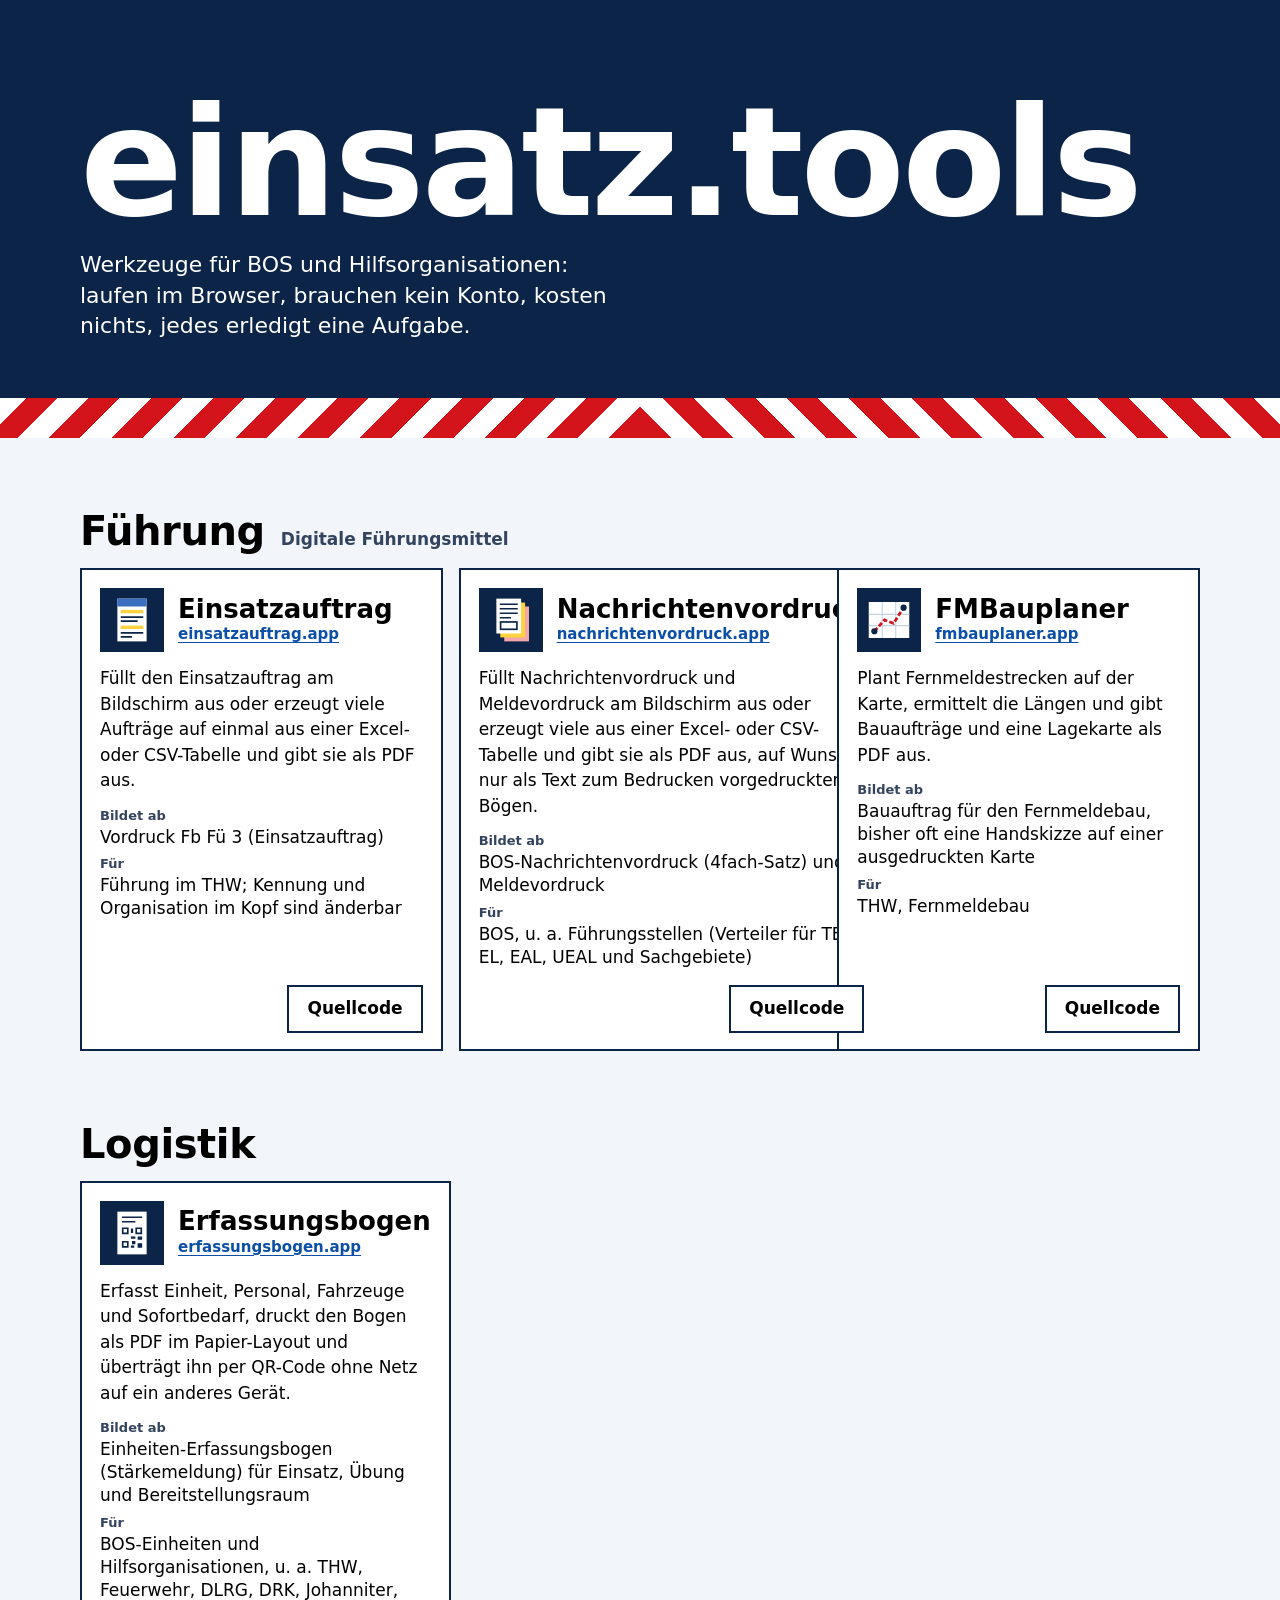
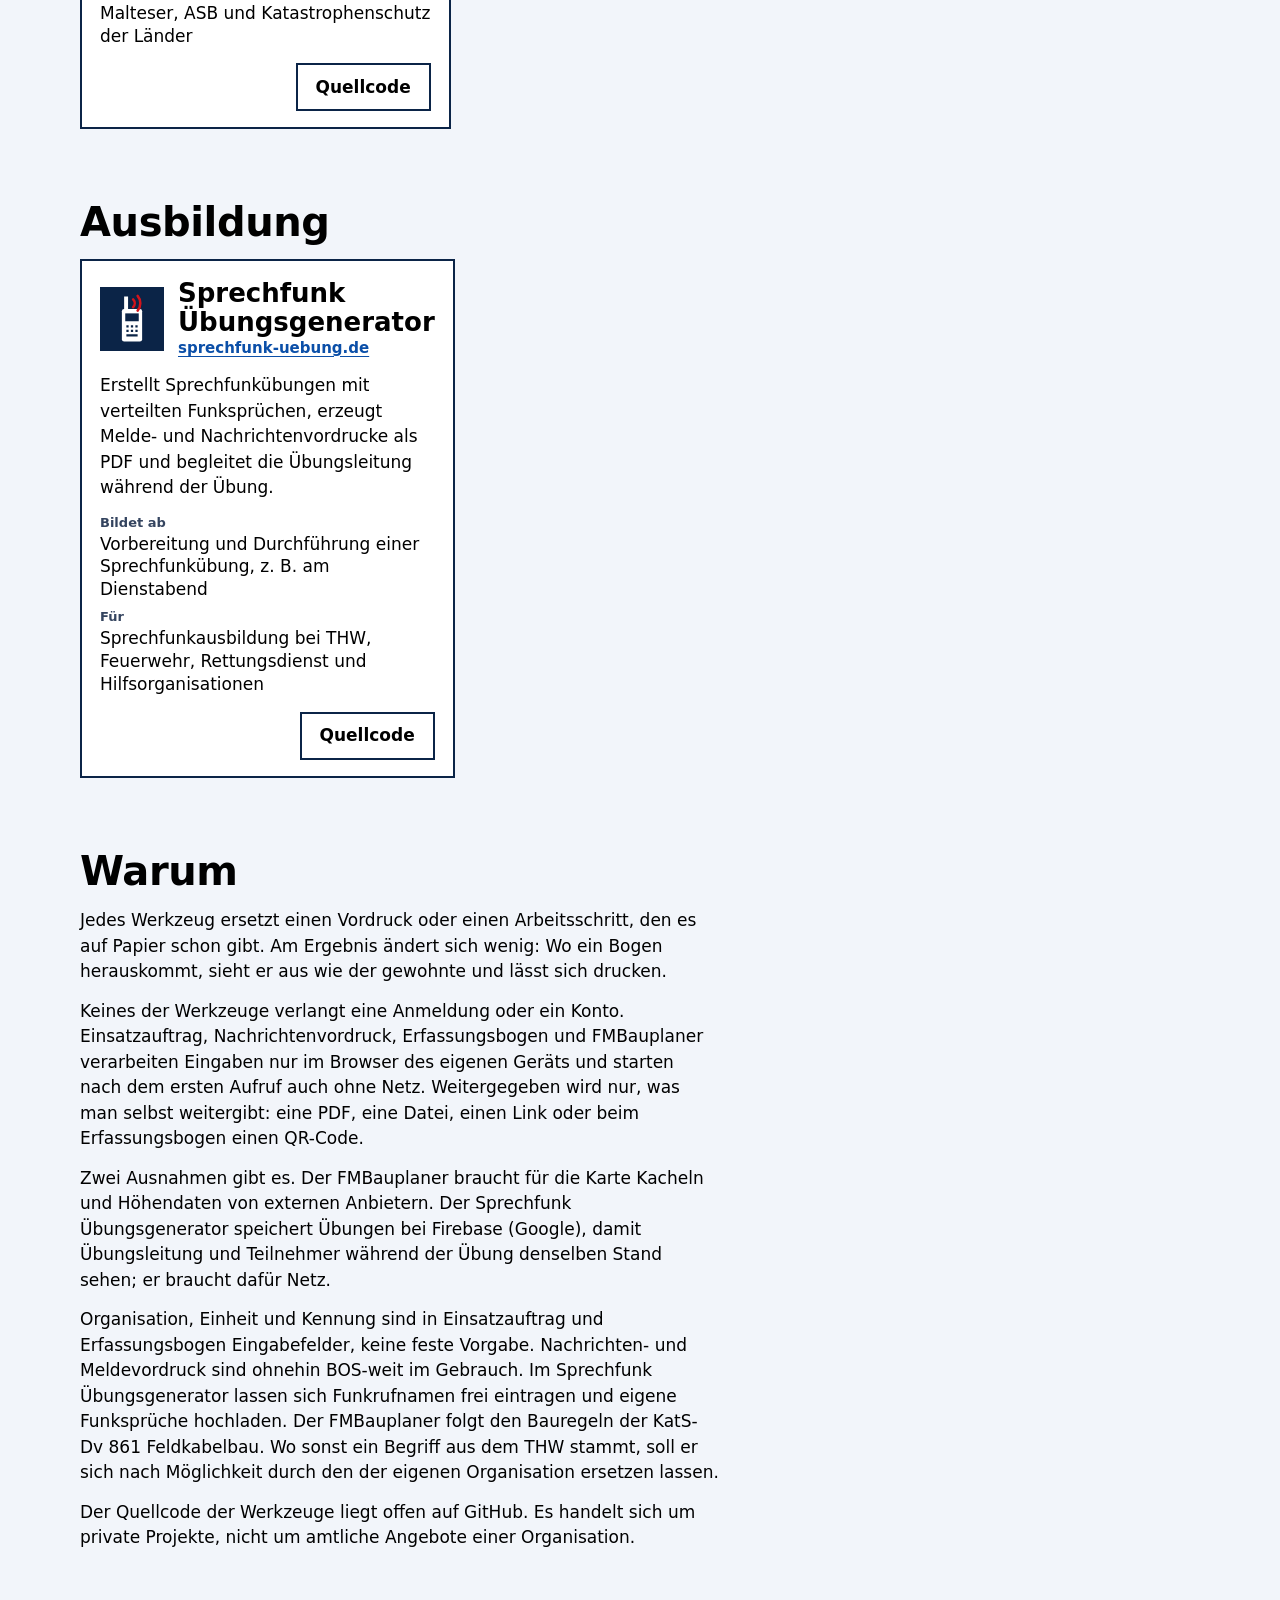
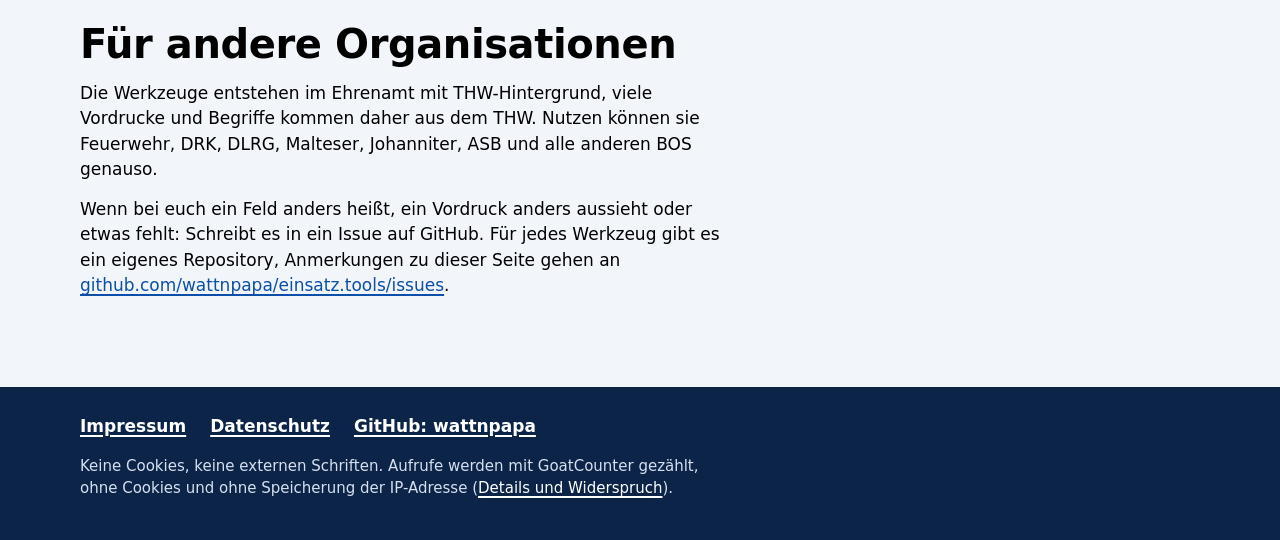
==== commit f112e43d: "Neues Design: Nachtblauer Kopf mit Warnmarkierung, Symbole je Tool Kopf mit großem Schriftzug und ro" ====
--- a/index.html
+++ b/index.html
@@ -27,12 +27,54 @@
 </head>
 <body>
 <a class="skip" href="#inhalt">Zum Inhalt springen</a>
-
-<header class="wrap">
-  <div class="kopf">
+<svg class="sprite" aria-hidden="true" focusable="false">
+  <symbol id="sym-blatt" viewBox="0 0 48 48">
+    <rect x="11" y="5" width="26" height="38" fill="#fff"/>
+    <path d="M15 12h18M15 17h18M15 22h18M15 27h12" stroke="#0b2447" stroke-width="1.5"/>
+  </symbol>
+  <symbol id="sym-auftrag" viewBox="0 0 48 48">
+    <rect x="11" y="5" width="26" height="38" fill="#fff"/>
+    <rect x="11" y="5" width="26" height="7" fill="#3a6fc0"/>
+    <rect x="14" y="15" width="20" height="3" fill="#ffd23f"/>
+    <path d="M14 21.5h20M14 25h15" stroke="#0b2447" stroke-width="1.5"/>
+    <rect x="14" y="29" width="20" height="3" fill="#ffd23f"/>
+    <path d="M14 35.5h20M14 39h10" stroke="#0b2447" stroke-width="1.5"/>
+  </symbol>
+  <symbol id="sym-nachricht" viewBox="0 0 48 48">
+    <rect x="18" y="12" width="22" height="31" fill="#f4a6a8"/>
+    <rect x="14.5" y="8.5" width="22" height="31" fill="#ffd23f"/>
+    <rect x="11" y="5" width="22" height="31" fill="#fff"/>
+    <path d="M14 10h16M14 14h16M14 18h16M14 22h10" stroke="#0b2447" stroke-width="1.5"/>
+    <rect x="14.75" y="25.75" width="14.5" height="6.5" fill="none" stroke="#0b2447" stroke-width="1.5"/>
+  </symbol>
+  <symbol id="sym-karte" viewBox="0 0 48 48">
+    <rect x="6" y="8" width="36" height="32" fill="#fff"/>
+    <path d="M6 19h36M6 29h36M18 8v32M30 8v32" stroke="#c4d2e8" stroke-width="1"/>
+    <path d="M11 34 20 24l8 3 9-14" fill="none" stroke="#d3141b" stroke-width="2.5" stroke-dasharray="4 2"/>
+    <circle cx="11" cy="34" r="2.75" fill="#0b2447"/>
+    <circle cx="37" cy="13" r="2.75" fill="#0b2447"/>
+  </symbol>
+  <symbol id="sym-qr" viewBox="0 0 48 48">
+    <rect x="11" y="5" width="26" height="38" fill="#fff"/>
+    <path d="M15 10h18M15 14h12" stroke="#0b2447" stroke-width="1.5"/>
+    <path fill="#0b2447" d="M15 19h6v6h-6zM27 19h6v6h-6zM15 31h6v6h-6zM23 20h2v4h-2zM23 27h4v2h-4zM29 27h4v3h-4zM24 31h3v3h-3zM29 33h4v4h-4zM23 35h3v2h-3z"/>
+    <path fill="#fff" d="M16.5 20.5h3v3h-3zM28.5 20.5h3v3h-3zM16.5 32.5h3v3h-3z"/>
+  </symbol>
+  <symbol id="sym-funk" viewBox="0 0 48 48">
+    <rect x="17" y="4" width="3.5" height="12" fill="#fff"/>
+    <rect x="15" y="15" width="18" height="29" rx="2" fill="#fff"/>
+    <rect x="18" y="19" width="12" height="7" fill="#0b2447"/>
+    <path d="M19 30.5h2M23 30.5h2M27 30.5h2M19 34.5h2M23 34.5h2M27 34.5h2M19 38.5h10" stroke="#0b2447" stroke-width="2"/>
+    <path d="M25 6.5a5 5 0 0 1 0 7M29 3.5a10 10 0 0 1 0 13" fill="none" stroke="#d3141b" stroke-width="2.25" stroke-linecap="round"/>
+  </symbol>
+</svg>
+
+<header class="kopf">
+  <div class="wrap">
     <h1>einsatz.tools</h1>
     <p class="untertitel">Werkzeuge für BOS und Hilfsorganisationen: laufen im Browser, brauchen kein Konto, kosten nichts, jedes erledigt eine Aufgabe.</p>
   </div>
+  <div class="warnmarkierung" aria-hidden="true"></div>
 </header>
 
 <main id="inhalt" class="wrap">
@@ -45,6 +87,7 @@
 <li class="karte">
 <article>
 <div class="feld kopfzeile">
+<svg class="symbol" aria-hidden="true" focusable="false"><use href="#sym-auftrag"></use></svg>
 <h3><a class="karte-link" href="https://einsatzauftrag.app">Einsatzauftrag</a></h3>
 <span class="adresse" aria-hidden="true">einsatzauftrag.app</span>
 </div>
@@ -61,6 +104,7 @@
 <li class="karte">
 <article>
 <div class="feld kopfzeile">
+<svg class="symbol" aria-hidden="true" focusable="false"><use href="#sym-nachricht"></use></svg>
 <h3><a class="karte-link" href="https://nachrichtenvordruck.app">Nachrichtenvordruck</a></h3>
 <span class="adresse" aria-hidden="true">nachrichtenvordruck.app</span>
 </div>
@@ -77,6 +121,7 @@
 <li class="karte">
 <article>
 <div class="feld kopfzeile">
+<svg class="symbol" aria-hidden="true" focusable="false"><use href="#sym-karte"></use></svg>
 <h3><a class="karte-link" href="https://fmbauplaner.app">FMBauplaner</a></h3>
 <span class="adresse" aria-hidden="true">fmbauplaner.app</span>
 </div>
@@ -98,6 +143,7 @@
 <li class="karte">
 <article>
 <div class="feld kopfzeile">
+<svg class="symbol" aria-hidden="true" focusable="false"><use href="#sym-qr"></use></svg>
 <h3><a class="karte-link" href="https://erfassungsbogen.app">Erfassungsbogen</a></h3>
 <span class="adresse" aria-hidden="true">erfassungsbogen.app</span>
 </div>
@@ -119,6 +165,7 @@
 <li class="karte">
 <article>
 <div class="feld kopfzeile">
+<svg class="symbol" aria-hidden="true" focusable="false"><use href="#sym-funk"></use></svg>
 <h3><a class="karte-link" href="https://sprechfunk-uebung.de">Sprechfunk Übungsgenerator</a></h3>
 <span class="adresse" aria-hidden="true">sprechfunk-uebung.de</span>
 </div>
--- a/style.css
+++ b/style.css
@@ -1,24 +1,23 @@
 /*
-  Gestaltung: die Seite als Vordruck.
-  Vorgedruckt (Linien, Feldbezeichnungen, Kopfbalken) in Formularblau,
-  Eintragungen in Schwarz, Abschnittsköpfe gelb wie beim Fb Fü 3.
-  Felder stoßen aneinander und teilen sich die Linie: Der Container trägt
-  die Linienfarbe als Hintergrund, die Felder liegen mit 2px Abstand darauf.
+  Gestaltung
+  Ein auffälliges Element: die rot-weiße Warnmarkierung nach DIN 30710,
+  wie am Heck jedes Einsatzfahrzeugs, in V-Form nach außen abfallend.
+  Sie trennt den nachtblauen Kopf vom Inhalt. Alles andere bleibt ruhig.
+  Jedes Tool trägt ein Symbol des Papiers, das es ersetzt (Sprite in index.html).
 */
 :root {
-  --papier: #ffffff;
-  --grund: #e9eef6;
-  --vordruck: #123e7c;
-  --balken: #123e7c;
-  --linie: #5b7db1;
-  --eintrag: #000000;
-  --leise: #2c3e5c;
-  --gelb: #ffd23f;
-  --auf-gelb: #000000;
-  --auf-blau: #ffffff;
-  --gedrueckt: #dce7f7;
-  --fokus: #c2410c;
-  --strich: 2px;
+  --nachtblau: #0b2447;
+  --signalrot: #d3141b;
+  --weiss: #ffffff;
+  --papier: #f2f5fa;
+  --karte: #ffffff;
+  --tinte: #000000;
+  --leise: #34445f;
+  --rahmen: #0b2447;
+  --link: #0b4fa8;
+  --kachel: #0b2447;
+  --gedrueckt: #dfe8f6;
+  --fokus: #d3141b;
 
   --din: "DIN Alternate", Bahnschrift, "DIN Next", "D-DIN", "Roboto Condensed", "Arial Narrow", sans-serif-condensed, system-ui, sans-serif;
   --text: system-ui, -apple-system, "Segoe UI", Roboto, "Helvetica Neue", Arial, "Noto Sans", sans-serif;
@@ -27,15 +26,14 @@
 
 @media (prefers-color-scheme: dark) {
   :root {
-    --papier: #0e1b30;
-    --grund: #071021;
-    --vordruck: #9ec0f2;
-    --balken: #123e7c;
-    --linie: #6f93cc;
-    --eintrag: #ffffff;
-    --leise: #c9d7ee;
-    --gelb: #f2c230;
-    --gedrueckt: #1b3156;
+    --papier: #06142b;
+    --karte: #0e2246;
+    --tinte: #ffffff;
+    --leise: #c3d1e8;
+    --rahmen: #5a7fb8;
+    --link: #9cc4ff;
+    --kachel: #1a3f78;
+    --gedrueckt: #17325e;
     --fokus: #ffb36b;
   }
 }
@@ -49,8 +47,8 @@
 
 body {
   margin: 0;
-  background: var(--grund);
-  color: var(--eintrag);
+  background: var(--papier);
+  color: var(--tinte);
   font-family: var(--text);
   font-size: 1.0625rem;
   line-height: 1.5;
@@ -62,12 +60,14 @@
   padding: 0 16px;
 }
 
-a { color: var(--vordruck); text-underline-offset: 0.18em; text-decoration-thickness: 1.5px; }
+a { color: var(--link); text-underline-offset: 0.18em; text-decoration-thickness: 1.5px; }
 
 :focus-visible {
   outline: 3px solid var(--fokus);
   outline-offset: 2px;
 }
+
+.sprite { position: absolute; width: 0; height: 0; overflow: hidden; }
 
 .sr-only {
   position: absolute;
@@ -83,131 +83,128 @@
   position: absolute;
   left: 16px; top: -100px;
   padding: 12px 16px;
-  background: var(--gelb);
-  color: var(--auf-gelb);
+  background: var(--weiss);
+  color: var(--nachtblau);
   font-weight: 700;
   z-index: 10;
 }
 .skip:focus { top: 8px; }
 
-/* ---------- Kopf: blauer Balken wie auf dem Vordruck ---------- */
+/* ---------- Kopf ---------- */
 
 .kopf {
-  margin-top: 24px;
-  border: var(--strich) solid var(--linie);
-  background: var(--papier);
+  background: var(--nachtblau);
+  color: var(--weiss);
+}
+.kopf .wrap {
+  padding-top: clamp(40px, 9vw, 96px);
+  padding-bottom: clamp(28px, 6vw, 56px);
 }
 .kopf h1 {
   margin: 0;
-  padding: 20px 20px 18px;
-  background: var(--balken);
-  color: var(--auf-blau);
   font-family: var(--din);
   font-weight: 700;
   font-stretch: condensed;
-  font-size: clamp(2rem, 10.5vw, 5.5rem);
-  line-height: 0.95;
+  font-size: clamp(3rem, 15vw, 9.5rem);
+  line-height: 0.88;
+  letter-spacing: -0.02em;
+}
+.untertitel {
+  margin: 20px 0 0;
+  max-width: 34rem;
+  font-size: clamp(1.125rem, 2.4vw, 1.375rem);
+  line-height: 1.4;
+}
+
+/* Warnmarkierung: links „/“, rechts „\“, beides fällt nach außen ab */
+.warnmarkierung {
+  height: clamp(22px, 4vw, 40px);
+  background:
+    repeating-linear-gradient(-45deg, var(--signalrot) 0 22px, var(--weiss) 22px 44px) left / 50% 100% no-repeat,
+    repeating-linear-gradient(45deg, var(--signalrot) 0 22px, var(--weiss) 22px 44px) right / 50% 100% no-repeat;
+  background-color: var(--weiss);
+}
+
+/* ---------- Abschnitte ---------- */
+
+.abschnitt { margin-top: clamp(40px, 7vw, 72px); }
+
+.band {
+  margin: 0 0 16px;
+  font-family: var(--din);
+  font-weight: 700;
+  font-size: clamp(1.75rem, 5vw, 2.5rem);
+  line-height: 1.05;
   letter-spacing: -0.01em;
-}
-.untertitel {
-  margin: 0;
-  padding: 14px 20px 16px;
-  max-width: 48rem;
-  font-size: 1.1875rem;
-  line-height: 1.45;
-}
-
-/* ---------- Abschnitte: gelber Kopf, darunter das Blatt ---------- */
-
-.abschnitt { margin-top: 32px; }
-
-.band {
-  margin: 0;
-  padding: 10px 16px;
-  background: var(--gelb);
-  color: var(--auf-gelb);
-  border: var(--strich) solid var(--linie);
-  border-bottom: 0;
-  font-family: var(--din);
-  font-weight: 700;
-  font-size: 1.375rem;
-  line-height: 1.2;
 }
 hgroup.band {
   display: flex;
   flex-wrap: wrap;
   align-items: baseline;
-  gap: 0 12px;
-}
-hgroup.band h2 {
-  margin: 0;
-  font: inherit;
-}
+  gap: 4px 16px;
+}
+hgroup.band h2 { margin: 0; font: inherit; letter-spacing: inherit; }
 hgroup.band p {
   margin: 0;
+  color: var(--leise);
   font-family: var(--text);
-  font-size: 1rem;
+  font-size: 1.0625rem;
   font-weight: 600;
-}
-
-/* ---------- Tool-Felder ---------- */
-
-/* Raster wie auf dem Vordruck: Felder nebeneinanderstehender Tools liegen
-   über subgrid auf denselben Zeilen. Jede Karte belegt vier Zeilen:
-   Name, Beschreibung, Angaben, Quellcode. */
+  letter-spacing: 0;
+}
+
+/* ---------- Tools ---------- */
+
 .karten {
   list-style: none;
   margin: 0;
   padding: 0;
   display: grid;
-  grid-template-columns: repeat(auto-fit, minmax(min(100%, 22rem), 1fr));
-  gap: var(--strich);
-  background: var(--linie);
-  border: var(--strich) solid var(--linie);
-}
-.karte {
-  display: grid;
-  grid-row: span 4;
-  grid-template-rows: subgrid;
-  min-width: 0;
-}
+  grid-template-columns: repeat(auto-fill, minmax(min(100%, 21rem), 1fr));
+  gap: 16px;
+}
+.karte { display: flex; min-width: 0; }
 .karte article {
   position: relative;
-  grid-row: span 4;
+  flex: 1;
+  display: flex;
+  flex-direction: column;
+  background: var(--karte);
+  border: 2px solid var(--rahmen);
+}
+.karte article:has(.karte-link:active) { background: var(--gedrueckt); }
+.karte article:focus-within { outline: 3px solid var(--fokus); outline-offset: 3px; }
+
+.feld { margin: 0; padding: 0 18px; }
+
+.kopfzeile {
+  --kachel-groesse: clamp(52px, 15vw, 64px);
   display: grid;
-  grid-template-rows: subgrid;
-  gap: var(--strich);
-  background: var(--linie);
-}
-.karte article:has(.karte-link:active) .feld { background: var(--gedrueckt); }
-.karte article:focus-within { outline: 3px solid var(--fokus); outline-offset: -3px; z-index: 1; }
-
-.feld {
-  margin: 0;
-  padding: 10px 16px 12px;
-  background: var(--papier);
-}
-
-.kopfzeile {
-  display: flex;
-  flex-wrap: wrap;
-  align-items: baseline;
-  justify-content: space-between;
-  gap: 2px 16px;
-  padding-top: 14px;
+  grid-template-columns: var(--kachel-groesse) 1fr;
+  column-gap: 14px;
+  align-items: center;
+  padding-top: 18px;
+}
+.symbol {
+  grid-row: span 2;
+  width: var(--kachel-groesse);
+  height: var(--kachel-groesse);
+  padding: 5px;
+  background: var(--kachel);
 }
 .karte h3 {
   margin: 0;
-  font-family: var(--din);
-  font-weight: 700;
-  font-size: 1.625rem;
+  align-self: end;
+  font-family: var(--din);
+  font-weight: 700;
+  font-size: clamp(1.375rem, 5.5vw, 1.625rem);
   line-height: 1.1;
   overflow-wrap: break-word;
   hyphens: auto;
   -webkit-hyphens: auto;
 }
 .karte-link {
-  color: var(--eintrag);
+  color: var(--tinte);
   text-decoration: none;
 }
 /* Ganze Karte klickbar */
@@ -219,7 +216,8 @@
 .karte-link:focus-visible { outline: none; }
 
 .adresse {
-  color: var(--vordruck);
+  align-self: start;
+  color: var(--link);
   font-weight: 600;
   font-size: 0.9375rem;
   text-decoration: underline;
@@ -231,40 +229,30 @@
   display: inline-block;
   margin-left: 8px;
   padding: 0 6px;
-  border: var(--strich) solid var(--eintrag);
+  border: 2px solid currentColor;
   font-family: var(--text);
   font-size: 0.8125rem;
   font-weight: 700;
   vertical-align: 0.3em;
 }
 
-/* Zeilenlänge begrenzen, auch wenn ein Feld über die ganze Breite geht */
-.beschreibung { padding-right: max(16px, 100% - 42rem); }
-
-.karte dl {
-  margin: 0;
-  display: flex;
-  align-items: stretch;
-  flex-wrap: wrap;
-  gap: var(--strich);
-}
-.karte dl .feld { flex: 1 1 12rem; }
+.beschreibung { margin-top: 14px; }
+
+.karte dl { margin: 14px 0 0; padding: 0 18px; }
+.karte dl .feld { padding: 0; }
+.karte dl .feld + .feld { margin-top: 8px; }
 .karte dt {
-  color: var(--vordruck);
+  color: var(--leise);
   font-size: 0.8125rem;
-  font-weight: 600;
+  font-weight: 700;
   line-height: 1.3;
 }
-.karte dd {
-  margin: 2px 0 0;
-  font-family: var(--din);
-  font-size: 1.0625rem;
-  line-height: 1.3;
-}
+.karte dd { margin: 1px 0 0; line-height: 1.35; }
 
 .karte-fuss {
-  padding-top: 8px;
-  padding-bottom: 8px;
+  margin-top: auto;
+  padding-top: 16px;
+  padding-bottom: 16px;
   display: flex;
   justify-content: flex-end;
 }
@@ -275,9 +263,9 @@
   align-items: center;
   min-height: 48px;
   padding: 0 18px;
-  border: var(--strich) solid var(--vordruck);
-  background: var(--papier);
-  color: var(--vordruck);
+  border: 2px solid var(--rahmen);
+  background: var(--karte);
+  color: var(--tinte);
   font-weight: 700;
   text-decoration: none;
 }
@@ -285,24 +273,22 @@
 
 /* ---------- Textabschnitte ---------- */
 
-.blatt {
-  padding: 4px 20px 20px;
-  background: var(--papier);
-  border: var(--strich) solid var(--linie);
-}
 .blatt p {
   margin: 14px 0 0;
   max-width: 40rem;
   overflow-wrap: anywhere;
 }
+.blatt p:first-child { margin-top: 0; }
 
 /* ---------- Fuß ---------- */
 
 .fuss {
-  margin-top: 40px;
-  padding: 8px 0 40px;
-  color: var(--leise);
-}
+  margin-top: clamp(48px, 8vw, 88px);
+  padding: 16px 0 40px;
+  background: var(--nachtblau);
+  color: var(--weiss);
+}
+.fuss a { color: var(--weiss); }
 .fuss ul {
   list-style: none;
   margin: 0;
@@ -311,25 +297,27 @@
   flex-wrap: wrap;
   gap: 0 24px;
 }
-.fuss a {
+.fuss li a {
   display: inline-flex;
   align-items: center;
   min-height: 48px;
-  font-weight: 600;
-}
-.fuss p { margin: 4px 0 0; max-width: 40rem; font-size: 0.9375rem; }
+  font-weight: 700;
+}
+.fuss p { margin: 4px 0 0; max-width: 40rem; font-size: 0.9375rem; color: #d6e0f0; }
 
 /* ---------- Unterseiten ---------- */
 
 .seite { padding-bottom: 8px; }
 .seite h1 {
   margin: 8px 0 0;
-  padding: 16px 20px;
-  background: var(--balken);
-  color: var(--auf-blau);
+  padding: 18px 20px;
+  background: var(--nachtblau);
+  color: var(--weiss);
   font-family: var(--din);
   font-size: clamp(2rem, 8vw, 3rem);
   line-height: 1.05;
+  border-bottom: 14px solid transparent;
+  border-image: repeating-linear-gradient(-45deg, var(--signalrot) 0 14px, var(--weiss) 14px 28px) 0 0 14 0 / 0 0 14px 0;
 }
 .seite h2 {
   margin: 28px 0 6px;
@@ -354,9 +342,9 @@
 .knopf {
   min-height: 48px;
   padding: 0 20px;
-  border: var(--strich) solid var(--vordruck);
-  background: var(--papier);
-  color: var(--vordruck);
+  border: 2px solid var(--rahmen);
+  background: var(--karte);
+  color: var(--tinte);
   font: inherit;
   font-weight: 700;
   cursor: pointer;
@@ -365,10 +353,8 @@
 
 @media print {
   body { background: #fff; color: #000; }
-  .skip, .karte-fuss, .fuss nav { display: none; }
+  .skip, .karte-fuss, .fuss nav, .warnmarkierung { display: none; }
+  .kopf { background: none; color: #000; }
   .karte { break-inside: avoid; }
   .karte-link::after { content: " (" attr(href) ")"; position: static; font: 400 0.8rem system-ui, sans-serif; }
 }
-
-/* Links im Fließtext des Fußes ohne Mindesthöhe, sonst reißen die Zeilen auf */
-.fuss p a { display: inline; min-height: 0; }
